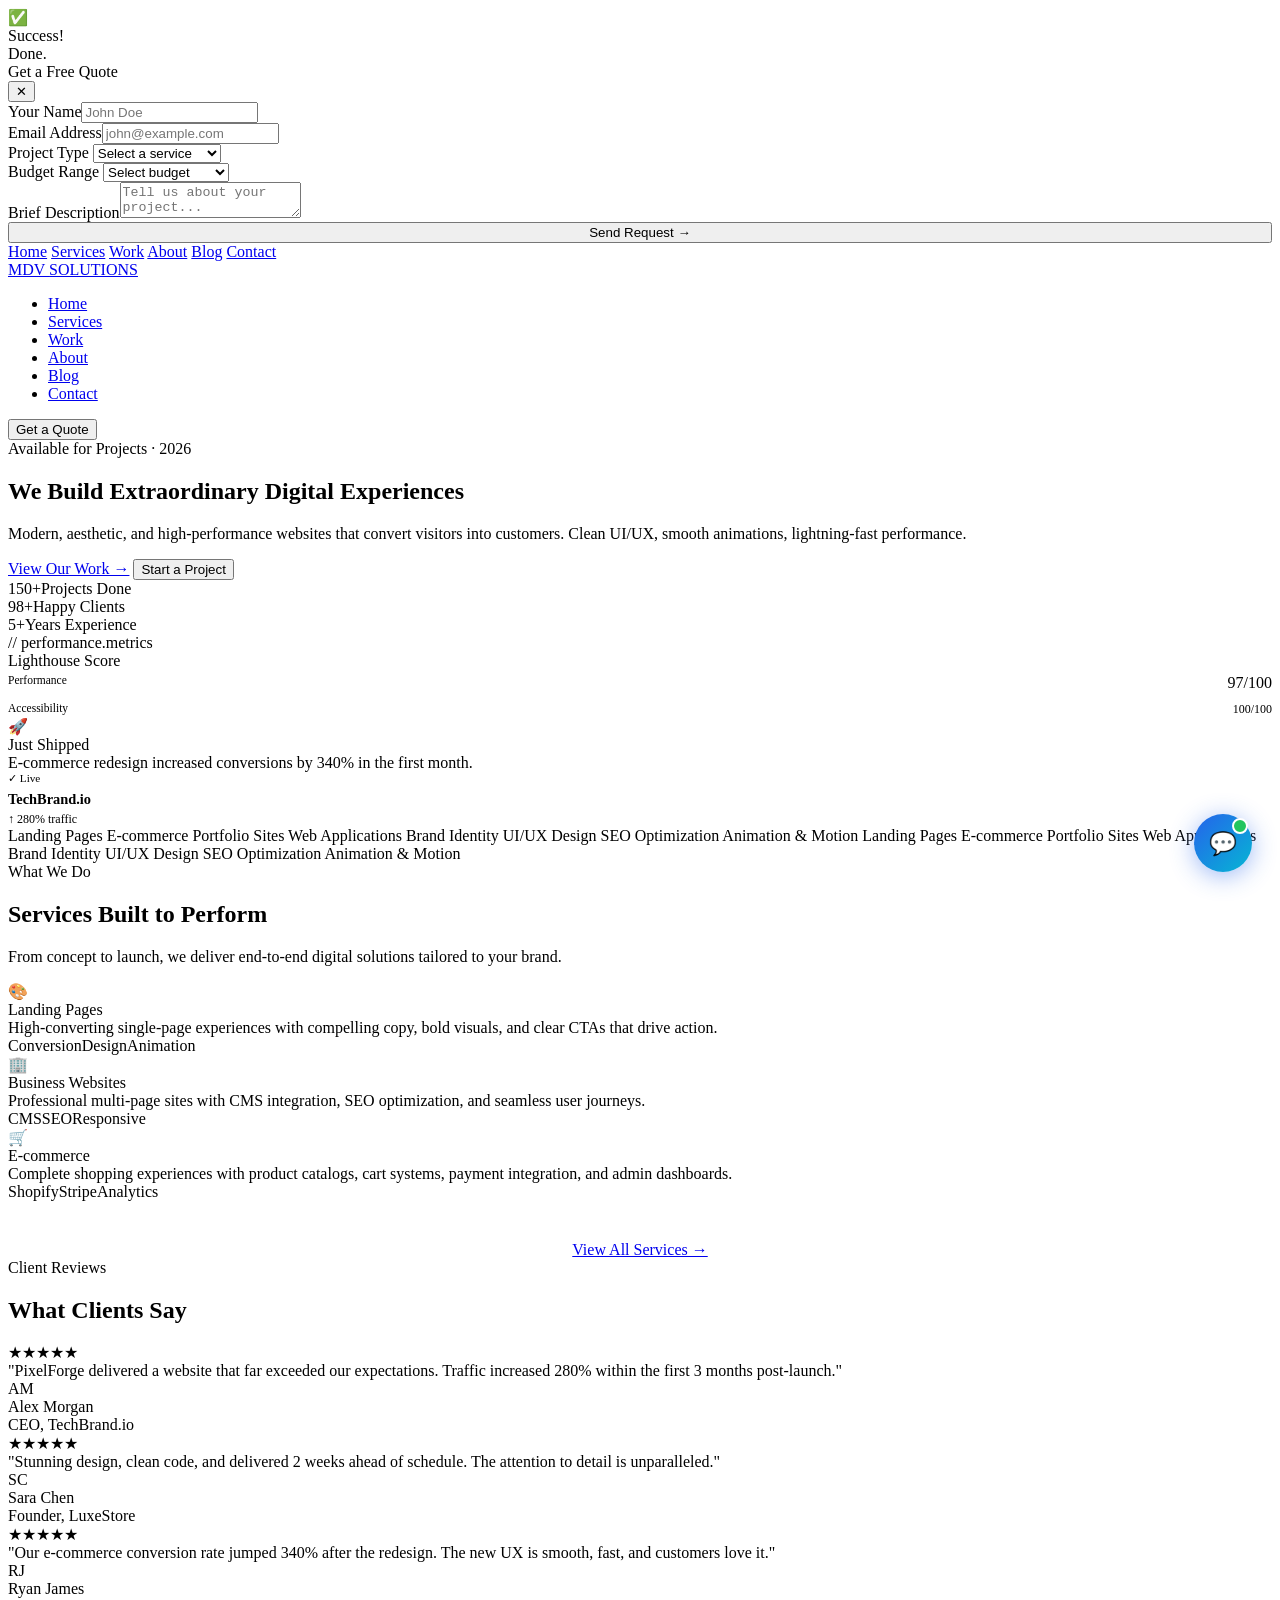
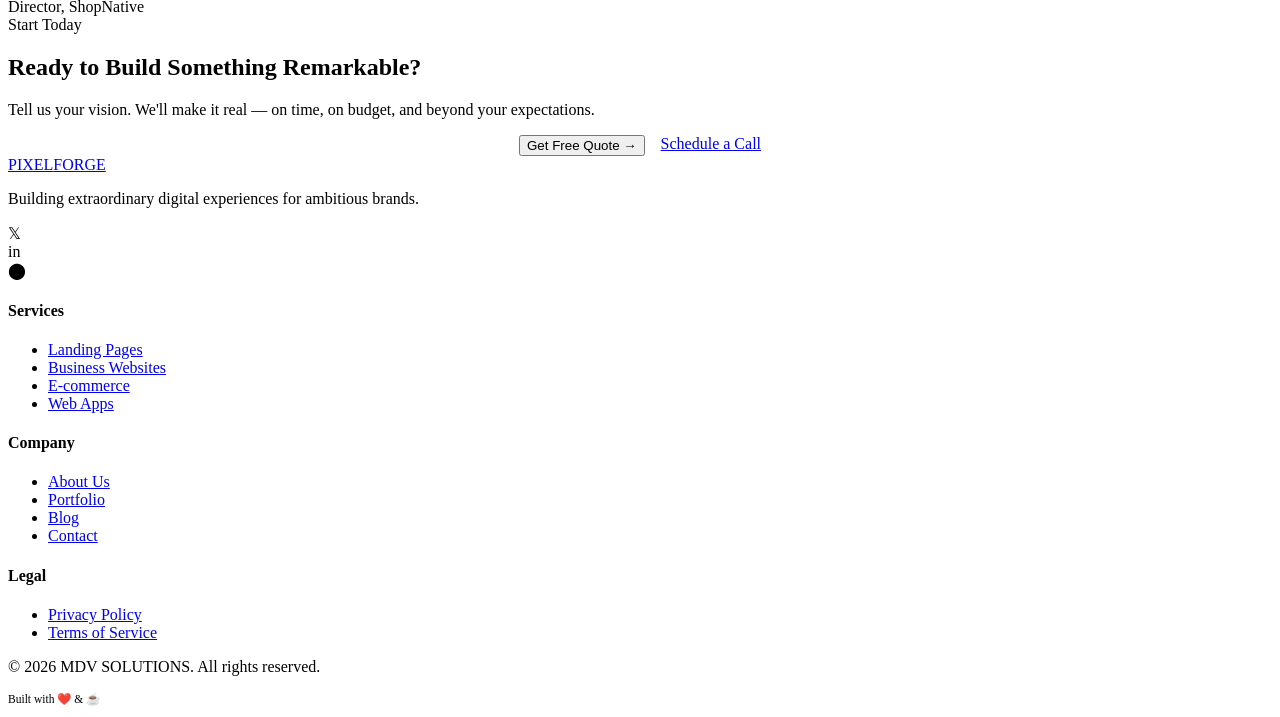
==== index.html @ 04273094 "Update index.html" ====
<!DOCTYPE html>
<html lang="en">
<head>
<meta charset="UTF-8">
<meta name="viewport" content="width=device-width, initial-scale=1.0">
<title>MDV SOLUTIONS — Creative Web Development Agency</title>
<meta name="description" content="Modern, aesthetic, and high-performance websites for businesses and personal brands.">
<link rel="stylesheet" href="css/style.css">
<link rel="preconnect" href="https://fonts.googleapis.com">
<link href="https://fonts.googleapis.com/css2?family=Syne:wght@400;600;700;800&family=DM+Sans:ital,wght@0,300;0,400;0,500;1,300&family=Space+Mono:wght@400;700&display=swap" rel="stylesheet">
</head>
<body>

<div id="cursor"></div>
<div id="cursor-ring"></div>
<div class="scroll-progress" id="scroll-progress"></div>

<!-- Toast -->
<div class="toast" id="toast">
  <div class="toast-icon" id="toast-icon">✅</div>
  <div class="toast-text">
    <div class="toast-title" id="toast-title">Success!</div>
    <div class="toast-msg" id="toast-msg">Done.</div>
  </div>
</div>

<!-- Quote Modal -->
<div class="modal-overlay" id="modal">
  <div class="modal">
    <div class="modal-header">
      <div class="modal-title">Get a Free Quote</div>
      <button class="modal-close" onclick="closeModal()">✕</button>
    </div>
    <div class="form-group"><label class="form-label">Your Name</label><input class="form-input" id="modal-name" type="text" placeholder="John Doe"></div>
    <div class="form-group"><label class="form-label">Email Address</label><input class="form-input" id="modal-email" type="email" placeholder="john@example.com"></div>
    <div class="form-group">
      <label class="form-label">Project Type</label>
      <select class="form-select" id="modal-type">
        <option value="">Select a service</option>
        <option>Landing Page</option><option>Business Website</option><option>E-commerce</option><option>Portfolio</option><option>Custom Project</option>
      </select>
    </div>
    <div class="form-group">
      <label class="form-label">Budget Range</label>
      <select class="form-select" id="modal-budget">
        <option value="">Select budget</option>
        <option>$500 – $1,500</option><option>$1,500 – $5,000</option><option>$5,000 – $15,000</option><option>$15,000+</option>
      </select>
    </div>
    <div class="form-group"><label class="form-label">Brief Description</label><textarea class="form-textarea" id="modal-desc" placeholder="Tell us about your project..."></textarea></div>
    <button class="btn-primary" style="width:100%;justify-content:center" onclick="submitQuote()">Send Request →</button>
  </div>
</div>

<!-- Mobile Menu -->
<div class="mobile-menu" id="mobile-menu">
  <a href="index.html">Home</a>
  <a href="pages/services.html">Services</a>
  <a href="pages/work.html">Work</a>
  <a href="pages/about.html">About</a>
  <a href="pages/blog.html">Blog</a>
  <a href="pages/contact.html">Contact</a>
</div>

<!-- NAV -->
<nav id="navbar">
  <a class="logo" href="index.html">MDV <span>SOLUTIONS</span></a>
  <ul class="nav-links">
    <li><a href="index.html" class="current">Home</a></li>
    <li><a href="pages/services.html">Services</a></li>
    <li><a href="pages/work.html">Work</a></li>
    <li><a href="pages/about.html">About</a></li>
    <li><a href="pages/blog.html">Blog</a></li>
    <li><a href="pages/contact.html">Contact</a></li>
  </ul>
  <button class="nav-cta" onclick="openModal()">Get a Quote</button>
  <div class="hamburger" id="hamburger" onclick="toggleMobileMenu()">
    <span></span><span></span><span></span>
  </div>
</nav>

<!-- HERO -->
<section class="hero">
  <div class="hero-bg-orb orb1"></div>
  <div class="hero-bg-orb orb2"></div>
  <div class="hero-bg-orb orb3"></div>
  <div class="hero-left">
    <div class="hero-label">Available for Projects · 2026</div>
    <h1 class="hero-title">
      We Build <span class="line2">Extraordinary</span>
      <span class="line3">Digital Experiences</span>
    </h1>
    <p class="hero-desc">Modern, aesthetic, and high-performance websites that convert visitors into customers. Clean UI/UX, smooth animations, lightning-fast performance.</p>
    <div class="hero-actions">
      <a href="pages/work.html" class="btn-primary">View Our Work →</a>
      <button class="btn-outline" onclick="openModal()">Start a Project</button>
    </div>
    <div class="hero-stats">
      <div class="stat"><span class="stat-num" data-count="150">0+</span><span class="stat-label">Projects Done</span></div>
      <div class="stat"><span class="stat-num" data-count="98">0</span><span class="stat-label">Happy Clients</span></div>
      <div class="stat"><span class="stat-num" data-count="5">0</span><span class="stat-label">Years Experience</span></div>
    </div>
  </div>
  <div class="hero-visual">
    <div class="hero-card hc1">
      <div class="hc-label">// performance.metrics</div>
      <div class="hc-title">Lighthouse Score</div>
      <div class="hc-bar"><div class="hc-fill" style="width:97%"></div></div>
      <div style="display:flex;justify-content:space-between;margin-top:4px"><span style="font-size:0.72rem;color:var(--muted)">Performance</span><span class="hc-score">97/100</span></div>
      <div class="hc-bar" style="margin-top:10px"><div class="hc-fill" style="width:100%;background:var(--accent2)"></div></div>
      <div style="display:flex;justify-content:space-between;margin-top:4px"><span style="font-size:0.72rem;color:var(--muted)">Accessibility</span><span style="font-family:var(--font-mono);font-size:0.75rem;color:var(--accent2)">100/100</span></div>
    </div>
    <div class="hero-card hc2">
      <div class="hc-icon">🚀</div>
      <div class="hc-title">Just Shipped</div>
      <div class="hc-text">E-commerce redesign increased conversions by 340% in the first month.</div>
    </div>
    <div class="hero-card hc3">
      <div style="font-family:var(--font-mono);font-size:0.7rem;color:var(--accent);margin-bottom:6px">✓ Live</div>
      <div style="font-family:var(--font-head);font-weight:700;font-size:0.9rem">TechBrand.io</div>
      <div style="font-size:0.75rem;color:var(--muted);margin-top:4px">↑ 280% traffic</div>
    </div>
  </div>
</section>

<!-- Marquee -->
<div class="marquee-wrap">
  <div class="marquee-track">
    <span class="marquee-item">Landing Pages <span class="marquee-dot"></span></span>
    <span class="marquee-item">E-commerce <span class="marquee-dot"></span></span>
    <span class="marquee-item">Portfolio Sites <span class="marquee-dot"></span></span>
    <span class="marquee-item">Web Applications <span class="marquee-dot"></span></span>
    <span class="marquee-item">Brand Identity <span class="marquee-dot"></span></span>
    <span class="marquee-item">UI/UX Design <span class="marquee-dot"></span></span>
    <span class="marquee-item">SEO Optimization <span class="marquee-dot"></span></span>
    <span class="marquee-item">Animation & Motion <span class="marquee-dot"></span></span>
    <span class="marquee-item">Landing Pages <span class="marquee-dot"></span></span>
    <span class="marquee-item">E-commerce <span class="marquee-dot"></span></span>
    <span class="marquee-item">Portfolio Sites <span class="marquee-dot"></span></span>
    <span class="marquee-item">Web Applications <span class="marquee-dot"></span></span>
    <span class="marquee-item">Brand Identity <span class="marquee-dot"></span></span>
    <span class="marquee-item">UI/UX Design <span class="marquee-dot"></span></span>
    <span class="marquee-item">SEO Optimization <span class="marquee-dot"></span></span>
    <span class="marquee-item">Animation & Motion <span class="marquee-dot"></span></span>
  </div>
</div>

<!-- Services Preview -->
<section class="section">
  <div class="section-label">What We Do</div>
  <h2 class="section-title">Services Built to <span class="accent">Perform</span></h2>
  <p class="section-desc">From concept to launch, we deliver end-to-end digital solutions tailored to your brand.</p>
  <div class="services-grid">
    <div class="service-card"><div class="service-icon">🎨</div><div class="service-name">Landing Pages</div><div class="service-desc">High-converting single-page experiences with compelling copy, bold visuals, and clear CTAs that drive action.</div><div class="service-tags"><span class="tag">Conversion</span><span class="tag">Design</span><span class="tag">Animation</span></div></div>
    <div class="service-card"><div class="service-icon">🏢</div><div class="service-name">Business Websites</div><div class="service-desc">Professional multi-page sites with CMS integration, SEO optimization, and seamless user journeys.</div><div class="service-tags"><span class="tag">CMS</span><span class="tag">SEO</span><span class="tag">Responsive</span></div></div>
    <div class="service-card"><div class="service-icon">🛒</div><div class="service-name">E-commerce</div><div class="service-desc">Complete shopping experiences with product catalogs, cart systems, payment integration, and admin dashboards.</div><div class="service-tags"><span class="tag">Shopify</span><span class="tag">Stripe</span><span class="tag">Analytics</span></div></div>
  </div>
  <div style="text-align:center;margin-top:40px"><a href="pages/services.html" class="btn-outline">View All Services →</a></div>
</section>

<!-- Testimonials -->
<section class="section bg-alt">
  <div class="section-label">Client Reviews</div>
  <h2 class="section-title">What Clients <span class="accent">Say</span></h2>
  <div class="testimonials-grid">
    <div class="testimonial-card"><div class="stars">★★★★★</div><div class="testi-text">"PixelForge delivered a website that far exceeded our expectations. Traffic increased 280% within the first 3 months post-launch."</div><div class="testi-author"><div class="author-avatar av1">AM</div><div><div class="author-name">Alex Morgan</div><div class="author-role">CEO, TechBrand.io</div></div></div></div>
    <div class="testimonial-card"><div class="stars">★★★★★</div><div class="testi-text">"Stunning design, clean code, and delivered 2 weeks ahead of schedule. The attention to detail is unparalleled."</div><div class="testi-author"><div class="author-avatar av2">SC</div><div><div class="author-name">Sara Chen</div><div class="author-role">Founder, LuxeStore</div></div></div></div>
    <div class="testimonial-card"><div class="stars">★★★★★</div><div class="testi-text">"Our e-commerce conversion rate jumped 340% after the redesign. The new UX is smooth, fast, and customers love it."</div><div class="testi-author"><div class="author-avatar av3">RJ</div><div><div class="author-name">Ryan James</div><div class="author-role">Director, ShopNative</div></div></div></div>
  </div>
</section>

<!-- CTA -->
<div class="cta-section">
  <div class="section-label" style="justify-content:center;margin-bottom:20px">Start Today</div>
  <h2>Ready to Build Something <span class="accent">Remarkable?</span></h2>
  <p>Tell us your vision. We'll make it real — on time, on budget, and beyond your expectations.</p>
  <div style="display:flex;gap:16px;justify-content:center;flex-wrap:wrap">
    <button class="btn-primary" onclick="openModal()">Get Free Quote →</button>
    <a href="pages/contact.html" class="btn-outline">Schedule a Call</a>
  </div>
</div>

<!-- Footer -->
<footer>
  <div class="footer-grid">
    <div class="footer-brand">
      <a class="logo" href="index.html">PIXEL<span>FORGE</span></a>
      <p>Building extraordinary digital experiences for ambitious brands.</p>
      <div class="social-links">
        <div class="social-btn">𝕏</div><div class="social-btn">in</div><div class="social-btn">⬤</div>
      </div>
    </div>
    <div class="footer-col"><h4>Services</h4><ul class="footer-links"><li><a href="pages/services.html">Landing Pages</a></li><li><a href="pages/services.html">Business Websites</a></li><li><a href="pages/services.html">E-commerce</a></li><li><a href="pages/services.html">Web Apps</a></li></ul></div>
    <div class="footer-col"><h4>Company</h4><ul class="footer-links"><li><a href="pages/about.html">About Us</a></li><li><a href="pages/work.html">Portfolio</a></li><li><a href="pages/blog.html">Blog</a></li><li><a href="pages/contact.html">Contact</a></li></ul></div>
    <div class="footer-col"><h4>Legal</h4><ul class="footer-links"><li><a href="pages/privacy.html">Privacy Policy</a></li><li><a href="pages/terms.html">Terms of Service</a></li></ul></div>
  </div>
  <div class="footer-bottom"><p>© 2026 MDV SOLUTIONS. All rights reserved.</p><p style="font-family:var(--font-mono);font-size:0.72rem;color:var(--muted)">Built with ❤️ & ☕</p></div>
</footer>

<script src="js/main.js"></script>
<script>
  document.querySelectorAll('.stat-num').forEach(el => {
    const target = parseInt(el.dataset.count);
    let c = 0; const step = target / 60;
    const iv = setInterval(() => {
      c = Math.min(c + step, target);
      el.textContent = Math.floor(c) + (target >= 100 ? '+' : '+');
      if (c >= target) clearInterval(iv);
    }, 25);
  });
</script>
  <!-- MDV Chatbot Bubble -->
<style>
  .mdv-chat-btn {
    position: fixed; bottom: 28px; right: 28px; z-index: 9999;
    width: 58px; height: 58px; border-radius: 50%;
    background: linear-gradient(135deg, #2563eb, #06b6d4);
    border: none; cursor: pointer;
    display: flex; align-items: center; justify-content: center;
    font-size: 1.4rem;
    box-shadow: 0 4px 24px rgba(37,99,235,0.45);
    transition: transform 0.2s, box-shadow 0.2s;
  }
  .mdv-chat-btn:hover {
    transform: scale(1.1);
    box-shadow: 0 6px 32px rgba(37,99,235,0.6);
  }
  .mdv-chat-btn .notif-dot {
    position: absolute; top: 4px; right: 4px;
    width: 12px; height: 12px; border-radius: 50%;
    background: #22c55e; border: 2px solid white;
    animation: blink 2s infinite;
  }
  @keyframes blink { 0%,100%{opacity:1} 50%{opacity:0.4} }

  .mdv-chat-frame {
    position: fixed; bottom: 100px; right: 28px; z-index: 9998;
    width: 400px; height: 580px;
    border-radius: 16px; overflow: hidden;
    box-shadow: 0 20px 60px rgba(0,0,0,0.5);
    border: 1px solid rgba(59,130,246,0.2);
    display: none;
    animation: popUp 0.25s ease;
  }
  .mdv-chat-frame.open { display: block; }
  .mdv-chat-frame iframe {
    width: 100%; height: 100%; border: none;
  }
  @keyframes popUp {
    from { opacity:0; transform: scale(0.92) translateY(12px); }
    to   { opacity:1; transform: scale(1)    translateY(0); }
  }

  @media(max-width: 500px) {
    .mdv-chat-frame {
      width: calc(100vw - 24px);
      height: 70vh;
      right: 12px; bottom: 90px;
    }
  }
</style>

<!-- Chat Bubble Button -->
<button class="mdv-chat-btn" onclick="toggleChat()">
  💬
  <div class="notif-dot"></div>
</button>

<!-- Chat iframe -->
<div class="mdv-chat-frame" id="mdv-frame">
  <iframe src="mdv-chatbot.html"></iframe>
</div>

<script>
  function toggleChat() {
    const frame = document.getElementById('mdv-frame');
    frame.classList.toggle('open');
  }
  // Close on outside click
  document.addEventListener('click', function(e) {
    const frame = document.getElementById('mdv-frame');
    const btn = document.querySelector('.mdv-chat-btn');
    if (!frame.contains(e.target) && !btn.contains(e.target)) {
      frame.classList.remove('open');
    }
  });
</script>
</body>
</html>
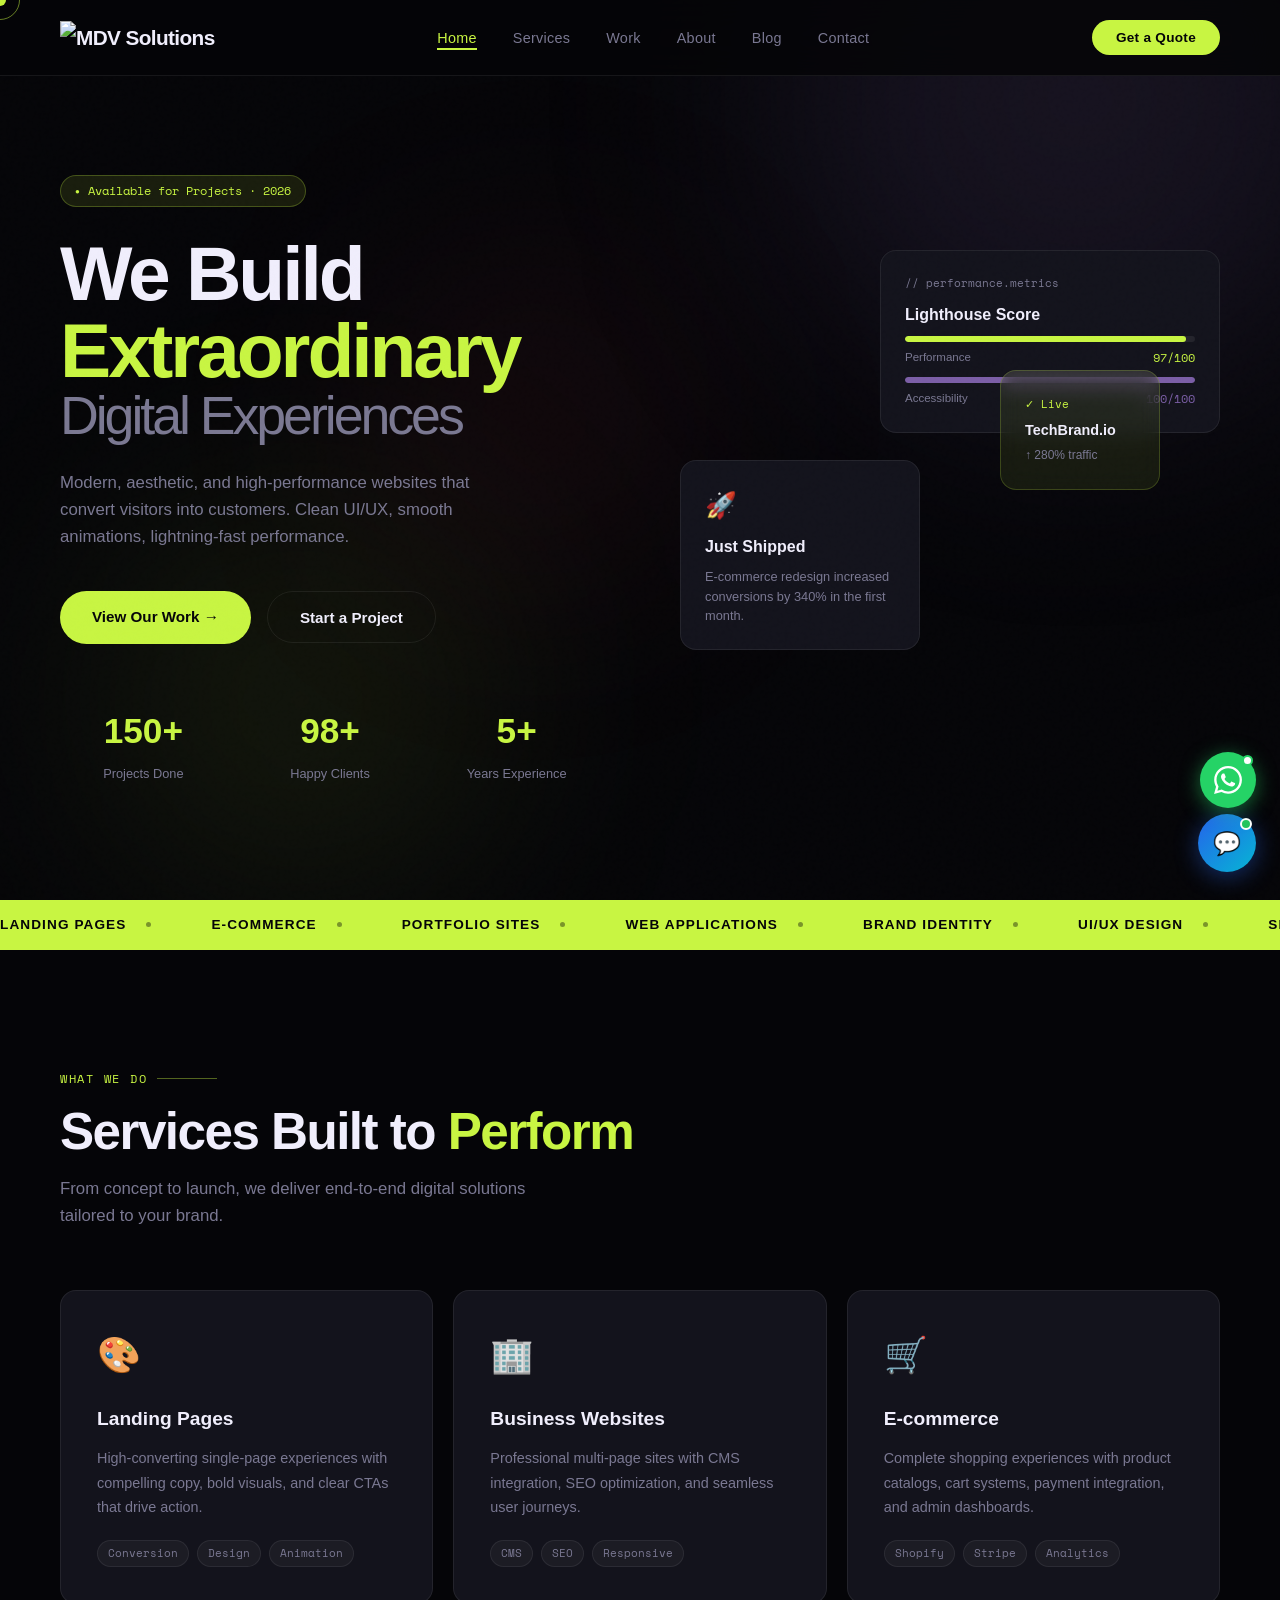
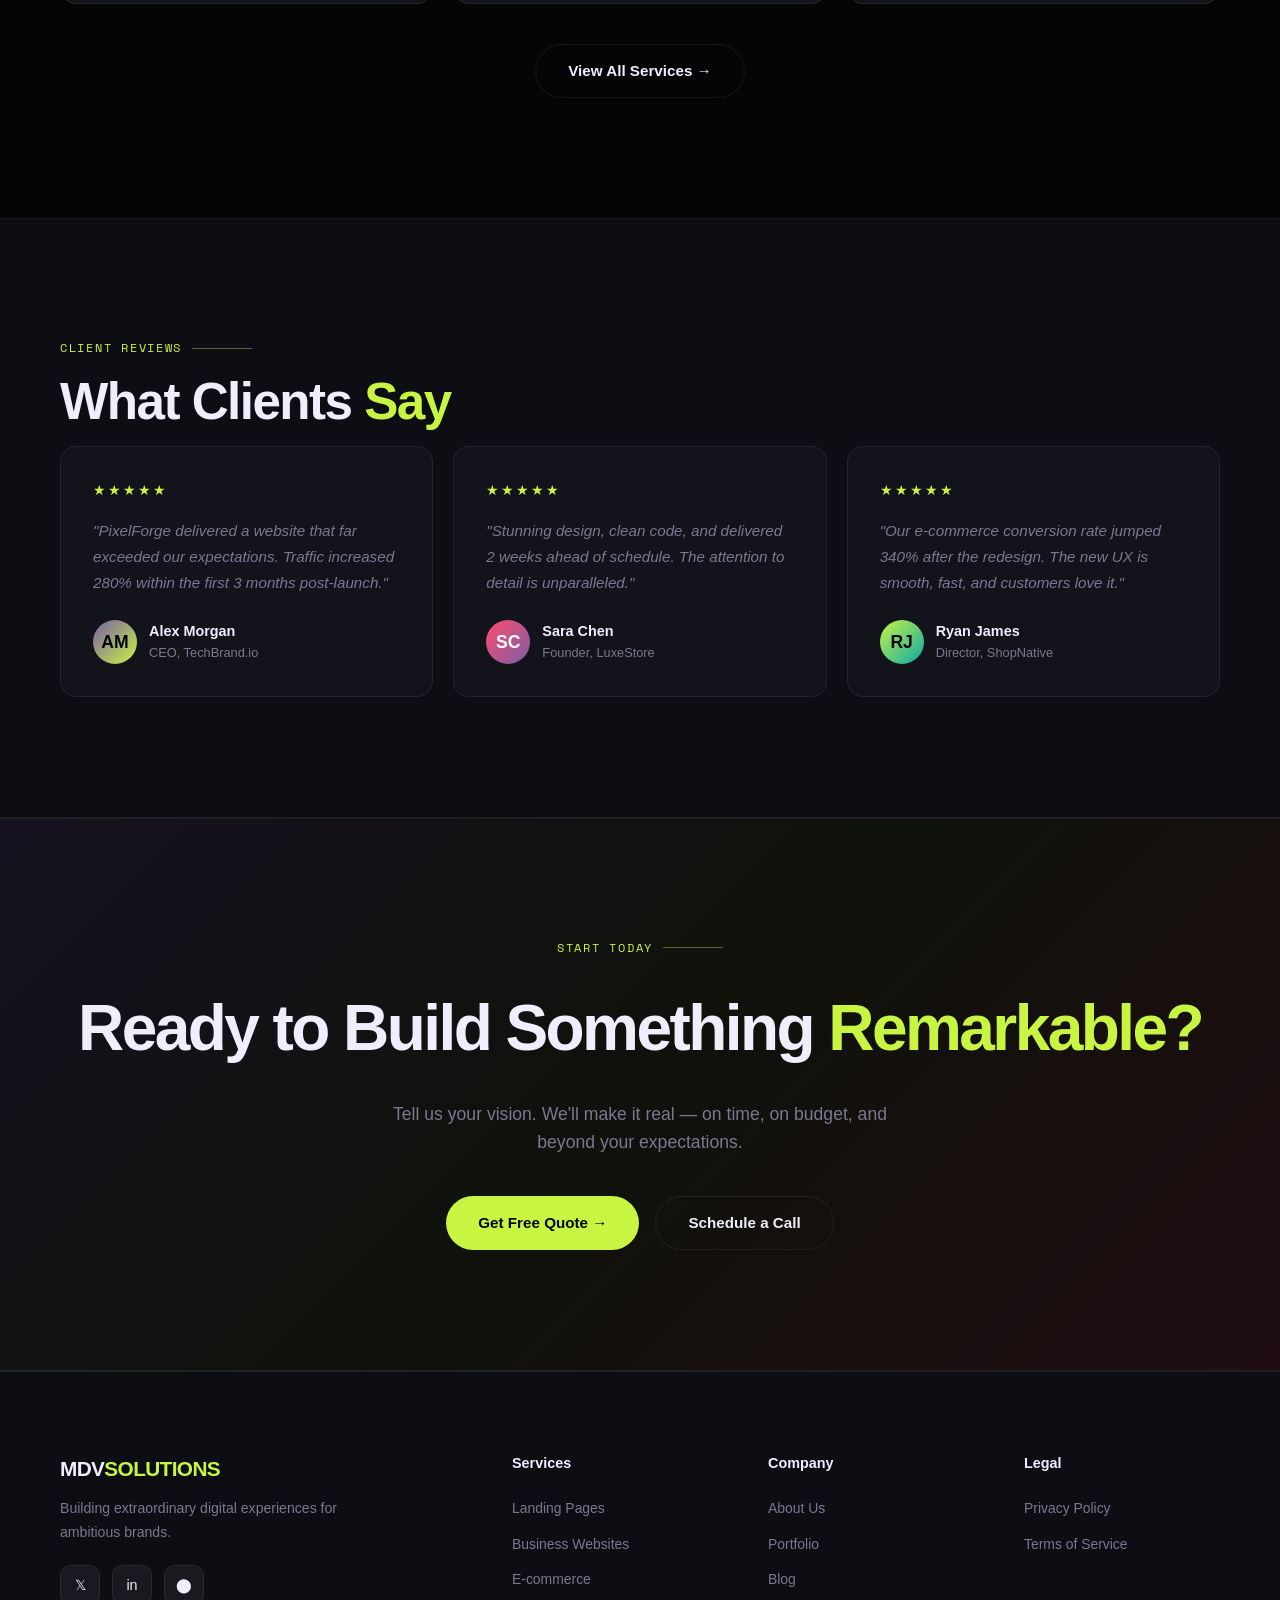
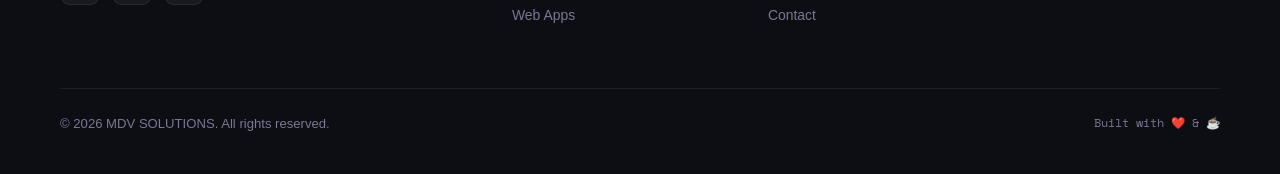
==== commit 7bc5e0da: "Update index.html" ====
--- a/index.html
+++ b/index.html
@@ -64,7 +64,9 @@
 
 <!-- NAV -->
 <nav id="navbar">
-  <a class="logo" href="index.html">MDV <span>SOLUTIONS</span></a>
+  <a class="logo" href="index.html">
+  <img src="images/logo.png" alt="MDV Solutions" style="height:40px;width:auto;">
+</a>
   <ul class="nav-links">
     <li><a href="index.html" class="current">Home</a></li>
     <li><a href="pages/services.html">Services</a></li>
@@ -184,7 +186,7 @@
 <footer>
   <div class="footer-grid">
     <div class="footer-brand">
-      <a class="logo" href="index.html">PIXEL<span>FORGE</span></a>
+      <a class="logo" href="index.html">MDV<span>SOLUTIONS</span></a>
       <p>Building extraordinary digital experiences for ambitious brands.</p>
       <div class="social-links">
         <div class="social-btn">𝕏</div><div class="social-btn">in</div><div class="social-btn">⬤</div>
@@ -212,7 +214,7 @@
   <!-- MDV Chatbot Bubble -->
 <style>
   .mdv-chat-btn {
-    position: fixed; bottom: 28px; right: 28px; z-index: 9999;
+    position: fixed; bottom: 28px; right: 24px; z-index: 9999;
     width: 58px; height: 58px; border-radius: 50%;
     background: linear-gradient(135deg, #2563eb, #06b6d4);
     border: none; cursor: pointer;
@@ -268,7 +270,7 @@
 
 <!-- Chat iframe -->
 <div class="mdv-chat-frame" id="mdv-frame">
-  <iframe src="mdv-chatbot.html"></iframe>
+  <iframe src="pages/mdv-chatbot.html"></iframe>
 </div>
 
 <script>
@@ -285,5 +287,48 @@
     }
   });
 </script>
+  <!-- WhatsApp Button -->
+<style>
+  .wa-btn {
+    position: fixed; bottom: 92px; right: 24px; z-index: 9999;
+    width: 56px; height: 56px; border-radius: 50%;
+    background: #25d366; border: none; cursor: pointer;
+    display: flex; align-items: center; justify-content: center;
+    box-shadow: 0 4px 20px rgba(37,211,102,0.5);
+    transition: transform 0.2s, box-shadow 0.2s;
+    text-decoration: none;
+  }
+  .wa-btn:hover { transform: scale(1.1); box-shadow: 0 6px 28px rgba(37,211,102,0.7); }
+  .wa-btn svg { width: 28px; height: 28px; fill: white; }
+  .wa-btn .wa-dot {
+    position: absolute; top: 3px; right: 3px;
+    width: 11px; height: 11px; border-radius: 50%;
+    background: #fff; border: 2px solid #25d366;
+    animation: waPulse 2s infinite;
+  }
+  @keyframes waPulse { 0%,100%{transform:scale(1)} 50%{transform:scale(1.3)} }
+  .wa-btn::before {
+    content: 'Chat on WhatsApp';
+    position: absolute; right: 68px; top: 50%; transform: translateY(-50%);
+    background: #1a1a1a; color: #fff;
+    font-family: 'DM Sans', sans-serif; font-size: 0.75rem;
+    padding: 6px 12px; border-radius: 6px; white-space: nowrap;
+    opacity: 0; pointer-events: none; transition: opacity 0.2s;
+  }
+  .wa-btn:hover::before { opacity: 1; }
+  @media(max-width:600px) {
+    .wa-btn { bottom: 16px; right: 16px; width: 50px; height: 50px; }
+    .wa-btn::before { display: none; }
+  }
+</style>
+
+<a class="wa-btn"
+   href="https://wa.me/91XXXXXXXXXX?text=Hello%20MDV%20Solutions!%20I%20would%20like%20to%20discuss%20a%20project."
+   target="_blank" rel="noopener">
+  <svg viewBox="0 0 24 24" xmlns="http://www.w3.org/2000/svg">
+    <path d="M17.472 14.382c-.297-.149-1.758-.867-2.03-.967-.273-.099-.471-.148-.67.15-.197.297-.767.966-.94 1.164-.173.199-.347.223-.644.075-.297-.15-1.255-.463-2.39-1.475-.883-.788-1.48-1.761-1.653-2.059-.173-.297-.018-.458.13-.606.134-.133.298-.347.446-.52.149-.174.198-.298.298-.497.099-.198.05-.371-.025-.52-.075-.149-.669-1.612-.916-2.207-.242-.579-.487-.5-.669-.51-.173-.008-.371-.01-.57-.01-.198 0-.52.074-.792.372-.272.297-1.04 1.016-1.04 2.479 0 1.462 1.065 2.875 1.213 3.074.149.198 2.096 3.2 5.077 4.487.709.306 1.262.489 1.694.625.712.227 1.36.195 1.871.118.571-.085 1.758-.719 2.006-1.413.248-.694.248-1.289.173-1.413-.074-.124-.272-.198-.57-.347m-5.421 7.403h-.004a9.87 9.87 0 01-5.031-1.378l-.361-.214-3.741.982.998-3.648-.235-.374a9.86 9.86 0 01-1.51-5.26c.001-5.45 4.436-9.884 9.888-9.884 2.64 0 5.122 1.03 6.988 2.898a9.825 9.825 0 012.893 6.994c-.003 5.45-4.437 9.884-9.885 9.884m8.413-18.297A11.815 11.815 0 0012.05 0C5.495 0 .16 5.335.157 11.892c0 2.096.547 4.142 1.588 5.945L.057 24l6.305-1.654a11.882 11.882 0 005.683 1.448h.005c6.554 0 11.89-5.335 11.893-11.893a11.821 11.821 0 00-3.48-8.413z"/>
+  </svg>
+  <div class="wa-dot"></div>
+</a>
 </body>
 </html>
--- a/css/style.css
+++ b/css/style.css
@@ -0,0 +1,483 @@
+/* ===== CSS VARIABLES ===== */
+:root {
+  --bg: #050508;
+  --bg2: #0d0d14;
+  --surface: #111118;
+  --border: rgba(255,255,255,0.07);
+  --accent: #c8f542;
+  --accent2: #7b5ea7;
+  --accent3: #ff4d6d;
+  --text: #f0eefc;
+  --muted: #7a7892;
+  --card: #13131c;
+  --font-head: 'Syne', sans-serif;
+  --font-body: 'DM Sans', sans-serif;
+  --font-mono: 'Space Mono', monospace;
+  --radius: 16px;
+  --transition: 0.35s cubic-bezier(0.4,0,0.2,1);
+}
+
+/* ===== RESET ===== */
+*, *::before, *::after { box-sizing: border-box; margin: 0; padding: 0; }
+html { scroll-behavior: smooth; }
+body {
+  background: var(--bg);
+  color: var(--text);
+  font-family: var(--font-body);
+  font-size: 16px;
+  line-height: 1.6;
+  overflow-x: hidden;
+  cursor: none;
+}
+a { text-decoration: none; color: inherit; }
+
+/* ===== NOISE OVERLAY ===== */
+body::before {
+  content: '';
+  position: fixed; inset: 0;
+  background-image: url("data:image/svg+xml,%3Csvg viewBox='0 0 256 256' xmlns='http://www.w3.org/2000/svg'%3E%3Cfilter id='noise'%3E%3CfeTurbulence type='fractalNoise' baseFrequency='0.9' numOctaves='4' stitchTiles='stitch'/%3E%3C/filter%3E%3Crect width='100%25' height='100%25' filter='url(%23noise)' opacity='0.04'/%3E%3C/svg%3E");
+  pointer-events: none; z-index: 100; opacity: 0.4;
+}
+
+/* ===== CURSOR ===== */
+#cursor {
+  width: 12px; height: 12px; background: var(--accent); border-radius: 50%;
+  position: fixed; top: 0; left: 0; pointer-events: none; z-index: 9999;
+  transition: transform 0.15s ease, background 0.2s ease; mix-blend-mode: difference;
+}
+#cursor-ring {
+  width: 40px; height: 40px; border: 1.5px solid rgba(200,245,66,0.5); border-radius: 50%;
+  position: fixed; top: 0; left: 0; pointer-events: none; z-index: 9998; transition: all 0.12s ease;
+}
+
+/* ===== SCROLL PROGRESS ===== */
+.scroll-progress {
+  position: fixed; top: 0; left: 0; height: 3px;
+  background: var(--accent); z-index: 600; transition: width 0.1s linear; width: 0;
+}
+
+/* ===== NAVIGATION ===== */
+nav {
+  position: fixed; top: 0; left: 0; right: 0; z-index: 500;
+  display: flex; align-items: center; justify-content: space-between;
+  padding: 20px 60px;
+  background: rgba(5,5,8,0.85); backdrop-filter: blur(20px);
+  border-bottom: 1px solid var(--border); transition: padding var(--transition);
+}
+nav.scrolled { padding: 14px 60px; }
+.logo {
+  font-family: var(--font-head); font-weight: 800; font-size: 1.3rem;
+  letter-spacing: -0.03em; color: var(--text); cursor: pointer; text-decoration: none;
+}
+.logo span { color: var(--accent); }
+.nav-links { display: flex; gap: 36px; list-style: none; }
+.nav-links a {
+  font-family: var(--font-body); font-weight: 500; font-size: 0.9rem;
+  color: var(--muted); text-decoration: none; letter-spacing: 0.02em;
+  transition: color var(--transition); cursor: pointer; position: relative;
+}
+.nav-links a::after {
+  content: ''; position: absolute; bottom: -4px; left: 0;
+  width: 0; height: 1.5px; background: var(--accent); transition: width var(--transition);
+}
+.nav-links a:hover { color: var(--text); }
+.nav-links a:hover::after, .nav-links a.current::after { width: 100%; }
+.nav-links a.current { color: var(--accent); }
+.nav-cta {
+  background: var(--accent); color: #050508; border: none; padding: 10px 24px;
+  border-radius: 100px; font-family: var(--font-head); font-weight: 700;
+  font-size: 0.85rem; letter-spacing: 0.02em; cursor: pointer; transition: all var(--transition);
+}
+.nav-cta:hover { transform: translateY(-2px); box-shadow: 0 8px 30px rgba(200,245,66,0.35); }
+.hamburger { display: none; flex-direction: column; gap: 5px; cursor: pointer; padding: 4px; }
+.hamburger span { width: 24px; height: 2px; background: var(--text); transition: all 0.3s ease; border-radius: 2px; }
+
+/* ===== MOBILE MENU ===== */
+.mobile-menu {
+  position: fixed; top: 0; left: 0; right: 0; bottom: 0; z-index: 450;
+  background: rgba(5,5,8,0.98); backdrop-filter: blur(20px);
+  display: flex; flex-direction: column; align-items: center; justify-content: center; gap: 32px;
+  transform: translateX(100%); transition: transform 0.4s cubic-bezier(0.4,0,0.2,1);
+}
+.mobile-menu.open { transform: translateX(0); }
+.mobile-menu a {
+  font-family: var(--font-head); font-size: 2rem; font-weight: 800;
+  color: var(--text); text-decoration: none; transition: color var(--transition);
+  letter-spacing: -0.03em;
+}
+.mobile-menu a:hover { color: var(--accent); }
+
+/* ===== HERO ===== */
+.hero {
+  min-height: 100vh; padding: 160px 60px 100px;
+  display: grid; grid-template-columns: 1fr 1fr; align-items: center;
+  gap: 80px; position: relative; overflow: hidden;
+}
+.hero-bg-orb { position: absolute; border-radius: 50%; filter: blur(120px); pointer-events: none; }
+.orb1 { width: 600px; height: 600px; background: rgba(123,94,167,0.15); top: -200px; right: -100px; }
+.orb2 { width: 400px; height: 400px; background: rgba(200,245,66,0.08); bottom: 0; left: 100px; }
+.orb3 { width: 300px; height: 300px; background: rgba(255,77,109,0.08); top: 30%; left: 30%; }
+.hero-label {
+  display: inline-flex; align-items: center; gap: 8px;
+  background: rgba(200,245,66,0.1); border: 1px solid rgba(200,245,66,0.25);
+  color: var(--accent); font-family: var(--font-mono); font-size: 0.72rem;
+  padding: 6px 14px; border-radius: 100px; margin-bottom: 28px;
+  animation: fadeUp 0.6s ease 0.1s both;
+}
+.hero-label::before { content: '●'; font-size: 0.5rem; animation: pulse 2s infinite; }
+h1.hero-title {
+  font-family: var(--font-head); font-size: clamp(3rem, 6vw, 5.5rem); font-weight: 800;
+  line-height: 1.0; letter-spacing: -0.04em; margin-bottom: 28px;
+  animation: fadeUp 0.6s ease 0.2s both;
+}
+h1.hero-title .line2 { color: var(--accent); display: block; }
+h1.hero-title .line3 { color: var(--muted); font-weight: 400; display: block; font-size: 0.7em; }
+.hero-desc { font-size: 1.05rem; color: var(--muted); max-width: 440px; margin-bottom: 40px; font-weight: 300; animation: fadeUp 0.6s ease 0.3s both; }
+.hero-actions { display: flex; gap: 16px; flex-wrap: wrap; animation: fadeUp 0.6s ease 0.4s both; }
+.hero-stats { display: grid; grid-template-columns: repeat(3,1fr); gap: 20px; margin-top: 60px; animation: fadeUp 0.6s ease 0.5s both; }
+.stat { text-align: center; }
+.stat-num { font-family: var(--font-head); font-size: 2.2rem; font-weight: 800; color: var(--accent); display: block; }
+.stat-label { font-size: 0.8rem; color: var(--muted); }
+.hero-visual { position: relative; animation: fadeLeft 0.7s ease 0.3s both; height: 500px; }
+.hero-card {
+  background: var(--card); border: 1px solid var(--border); border-radius: var(--radius);
+  padding: 24px; position: absolute; backdrop-filter: blur(10px);
+}
+.hc1 { width: 340px; top: 20px; right: 0; animation: float1 4s ease-in-out infinite; }
+.hc2 { width: 240px; bottom: 80px; left: 0; animation: float2 5s ease-in-out infinite; }
+.hc3 { width: 160px; top: 140px; right: 60px; background: rgba(200,245,66,0.08); border-color: rgba(200,245,66,0.2); animation: float3 3.5s ease-in-out infinite; }
+.hc-label { font-family: var(--font-mono); font-size: 0.68rem; color: var(--muted); margin-bottom: 10px; }
+.hc-title { font-family: var(--font-head); font-weight: 700; font-size: 1rem; margin-bottom: 8px; }
+.hc-bar { height: 6px; border-radius: 100px; background: var(--border); margin-bottom: 6px; overflow: hidden; }
+.hc-fill { height: 100%; border-radius: 100px; background: var(--accent); }
+.hc-score { font-family: var(--font-mono); font-size: 0.75rem; color: var(--accent); }
+.hc-icon { font-size: 1.6rem; margin-bottom: 8px; }
+.hc-text { font-size: 0.8rem; color: var(--muted); line-height: 1.5; }
+
+/* ===== MARQUEE ===== */
+.marquee-wrap { background: var(--accent); padding: 14px 0; overflow: hidden; display: flex; }
+.marquee-track { display: flex; gap: 60px; white-space: nowrap; animation: marquee 20s linear infinite; }
+.marquee-item {
+  font-family: var(--font-head); font-weight: 700; font-size: 0.85rem;
+  letter-spacing: 0.08em; color: #050508; text-transform: uppercase;
+  display: flex; align-items: center; gap: 20px;
+}
+.marquee-dot { width: 5px; height: 5px; background: #050508; border-radius: 50%; opacity: 0.4; }
+
+/* ===== SECTIONS ===== */
+.section { padding: 120px 60px; }
+.bg-alt { background: var(--bg2); border-top: 1px solid var(--border); border-bottom: 1px solid var(--border); }
+.section-label {
+  font-family: var(--font-mono); font-size: 0.72rem; letter-spacing: 0.15em;
+  color: var(--accent); text-transform: uppercase; margin-bottom: 16px;
+  display: flex; align-items: center; gap: 10px;
+}
+.section-label::after { content: ''; flex: 1; max-width: 60px; height: 1px; background: var(--accent); opacity: 0.4; }
+h2.section-title {
+  font-family: var(--font-head); font-size: clamp(2rem, 4vw, 3.2rem); font-weight: 800;
+  letter-spacing: -0.03em; line-height: 1.1; margin-bottom: 16px;
+}
+.section-desc { color: var(--muted); font-size: 1.05rem; max-width: 500px; font-weight: 300; margin-bottom: 60px; }
+.accent { color: var(--accent); }
+.center { text-align: center; }
+.center .section-label { justify-content: center; }
+.center .section-desc { margin: 0 auto 60px; }
+
+/* ===== BUTTONS ===== */
+.btn-primary {
+  background: var(--accent); color: #050508; border: none; padding: 14px 32px;
+  border-radius: 100px; font-family: var(--font-head); font-weight: 700; font-size: 0.95rem;
+  cursor: pointer; transition: all var(--transition); display: inline-flex; align-items: center; gap: 8px;
+}
+.btn-primary:hover { transform: translateY(-3px); box-shadow: 0 12px 40px rgba(200,245,66,0.4); }
+.btn-outline {
+  background: transparent; color: var(--text); border: 1.5px solid var(--border); padding: 14px 32px;
+  border-radius: 100px; font-family: var(--font-head); font-weight: 600; font-size: 0.95rem;
+  cursor: pointer; transition: all var(--transition); display: inline-flex; align-items: center;
+}
+.btn-outline:hover { border-color: var(--accent); color: var(--accent); background: rgba(200,245,66,0.05); }
+
+/* ===== CARDS: SERVICES ===== */
+.services-grid { display: grid; grid-template-columns: repeat(auto-fit, minmax(300px, 1fr)); gap: 20px; }
+.service-card {
+  background: var(--card); border: 1px solid var(--border); border-radius: var(--radius);
+  padding: 36px; transition: all var(--transition); position: relative; overflow: hidden; cursor: pointer;
+}
+.service-card::before {
+  content: ''; position: absolute; top: 0; left: 0; right: 0; height: 2px;
+  background: var(--accent); transform: scaleX(0); transition: transform var(--transition);
+}
+.service-card:hover { transform: translateY(-6px); border-color: rgba(200,245,66,0.2); background: #16161f; }
+.service-card:hover::before { transform: scaleX(1); }
+.service-icon { font-size: 2.2rem; margin-bottom: 20px; }
+.service-name { font-family: var(--font-head); font-size: 1.2rem; font-weight: 700; margin-bottom: 12px; }
+.service-desc { color: var(--muted); font-size: 0.9rem; line-height: 1.7; margin-bottom: 20px; }
+.service-tags { display: flex; flex-wrap: wrap; gap: 8px; }
+.tag {
+  font-family: var(--font-mono); font-size: 0.68rem; padding: 4px 10px;
+  border-radius: 100px; background: rgba(255,255,255,0.04); border: 1px solid var(--border); color: var(--muted);
+}
+
+/* ===== WORK ===== */
+.work-grid { display: grid; grid-template-columns: repeat(auto-fit, minmax(340px, 1fr)); gap: 24px; }
+.work-card {
+  border-radius: var(--radius); overflow: hidden; border: 1px solid var(--border);
+  cursor: pointer; transition: all var(--transition); background: var(--card);
+}
+.work-card:hover { transform: translateY(-8px); box-shadow: 0 20px 60px rgba(0,0,0,0.5); border-color: rgba(200,245,66,0.2); }
+.work-thumb { height: 240px; position: relative; overflow: hidden; display: flex; align-items: center; justify-content: center; }
+.wt1{background:linear-gradient(135deg,#1a1a2e,#16213e,#0f3460)}
+.wt2{background:linear-gradient(135deg,#1a0533,#3d0d6d,#6c0e9e)}
+.wt3{background:linear-gradient(135deg,#0d2137,#0a4769,#0c7ea8)}
+.wt4{background:linear-gradient(135deg,#2d1b00,#6b3d00,#c97700)}
+.wt5{background:linear-gradient(135deg,#001a12,#003d2b,#006649)}
+.wt6{background:linear-gradient(135deg,#1a0014,#4a003d,#7a0066)}
+.mock-browser { width: 200px; border-radius: 8px; background: rgba(0,0,0,0.6); border: 1px solid rgba(255,255,255,0.15); overflow: hidden; }
+.mock-titlebar { padding: 6px 10px; background: rgba(255,255,255,0.08); display: flex; align-items: center; gap: 5px; }
+.dot { width: 6px; height: 6px; border-radius: 50%; }
+.d-red{background:#ff5f57}.d-yellow{background:#febc2e}.d-green{background:#28c840}
+.mock-content { padding: 10px; }
+.mock-line { height: 6px; border-radius: 3px; background: rgba(255,255,255,0.2); margin-bottom: 5px; }
+.work-overlay {
+  position: absolute; inset: 0; background: rgba(5,5,8,0.8);
+  display: flex; align-items: center; justify-content: center;
+  opacity: 0; transition: opacity var(--transition);
+}
+.work-card:hover .work-overlay { opacity: 1; }
+.view-btn {
+  background: var(--accent); color: #050508; padding: 10px 24px; border-radius: 100px;
+  font-family: var(--font-head); font-weight: 700; font-size: 0.85rem; border: none; cursor: pointer;
+}
+.work-info { padding: 20px 24px; }
+.work-cat { font-family: var(--font-mono); font-size: 0.68rem; color: var(--accent); margin-bottom: 6px; text-transform: uppercase; letter-spacing: 0.1em; }
+.work-title { font-family: var(--font-head); font-weight: 700; font-size: 1.05rem; margin-bottom: 8px; }
+.work-desc-small { font-size: 0.85rem; color: var(--muted); }
+
+/* ===== PROCESS ===== */
+.process-steps { display: grid; grid-template-columns: repeat(auto-fit, minmax(200px, 1fr)); position: relative; }
+.process-steps::before {
+  content: ''; position: absolute; top: 30px; left: 8%; right: 8%; height: 1px;
+  background: linear-gradient(90deg, transparent, var(--border) 20%, var(--border) 80%, transparent);
+}
+.process-step { padding: 24px 20px; text-align: center; position: relative; z-index: 1; }
+.step-num {
+  width: 60px; height: 60px; border-radius: 50%; background: var(--bg2); border: 2px solid var(--border);
+  display: flex; align-items: center; justify-content: center; font-family: var(--font-mono);
+  font-size: 1rem; font-weight: 700; color: var(--accent); margin: 0 auto 16px; transition: all var(--transition);
+}
+.process-step:hover .step-num { background: var(--accent); color: #050508; border-color: var(--accent); }
+.step-title { font-family: var(--font-head); font-weight: 700; font-size: 0.95rem; margin-bottom: 8px; }
+.step-desc { font-size: 0.82rem; color: var(--muted); line-height: 1.6; }
+
+/* ===== TESTIMONIALS ===== */
+.testimonials-grid { display: grid; grid-template-columns: repeat(auto-fit, minmax(300px, 1fr)); gap: 20px; }
+.testimonial-card {
+  background: var(--card); border: 1px solid var(--border); border-radius: var(--radius);
+  padding: 32px; transition: all var(--transition);
+}
+.testimonial-card:hover { border-color: rgba(200,245,66,0.15); transform: translateY(-4px); }
+.stars { color: var(--accent); font-size: 0.9rem; margin-bottom: 16px; letter-spacing: 2px; }
+.testi-text { font-size: 0.95rem; color: var(--muted); line-height: 1.7; margin-bottom: 24px; font-style: italic; }
+.testi-author { display: flex; align-items: center; gap: 12px; }
+.author-avatar { width: 44px; height: 44px; border-radius: 50%; display: flex; align-items: center; justify-content: center; font-size: 1.1rem; font-weight: 700; font-family: var(--font-head); }
+.av1{background:linear-gradient(135deg,#7b5ea7,#c8f542);color:#050508}
+.av2{background:linear-gradient(135deg,#ff4d6d,#7b5ea7);color:white}
+.av3{background:linear-gradient(135deg,#c8f542,#0ca8a8);color:#050508}
+.av4{background:linear-gradient(135deg,#ff8c42,#ff4d6d);color:white}
+.av5{background:linear-gradient(135deg,#0ca8a8,#7b5ea7);color:white}
+.av6{background:linear-gradient(135deg,#c8f542,#7b5ea7);color:#050508}
+.author-name { font-family: var(--font-head); font-weight: 700; font-size: 0.9rem; }
+.author-role { font-size: 0.8rem; color: var(--muted); }
+
+/* ===== PRICING ===== */
+.pricing-grid { display: grid; grid-template-columns: repeat(auto-fit, minmax(280px, 1fr)); gap: 20px; max-width: 1000px; margin: 0 auto; }
+.pricing-card {
+  background: var(--card); border: 1px solid var(--border); border-radius: var(--radius);
+  padding: 40px 32px; transition: all var(--transition); position: relative; overflow: hidden;
+}
+.pricing-card.featured { border-color: var(--accent); background: linear-gradient(135deg,rgba(200,245,66,0.05),rgba(123,94,167,0.05)); }
+.pricing-card.featured::before {
+  content: 'MOST POPULAR'; position: absolute; top: 20px; right: 20px;
+  background: var(--accent); color: #050508; font-family: var(--font-mono); font-size: 0.6rem;
+  font-weight: 700; padding: 4px 10px; border-radius: 100px; letter-spacing: 0.1em;
+}
+.pricing-card:hover { transform: translateY(-6px); box-shadow: 0 20px 60px rgba(0,0,0,0.4); }
+.plan-name { font-family: var(--font-head); font-weight: 700; font-size: 0.9rem; color: var(--muted); text-transform: uppercase; letter-spacing: 0.1em; margin-bottom: 16px; }
+.plan-price { font-family: var(--font-head); font-size: 3rem; font-weight: 800; line-height: 1; margin-bottom: 8px; }
+.plan-price span { font-size: 1rem; color: var(--muted); font-weight: 400; font-family: var(--font-body); }
+.plan-desc { font-size: 0.85rem; color: var(--muted); margin-bottom: 28px; }
+.plan-features { list-style: none; margin-bottom: 32px; display: flex; flex-direction: column; gap: 10px; }
+.plan-features li { display: flex; align-items: center; gap: 10px; font-size: 0.88rem; color: var(--muted); }
+.plan-features li::before { content: '✓'; color: var(--accent); font-weight: 700; font-size: 0.8rem; }
+.plan-features li.disabled { opacity: 0.35; }
+.plan-features li.disabled::before { content: '×'; color: var(--muted); }
+
+/* ===== FAQ ===== */
+.faq-list { max-width: 760px; margin: 0 auto; }
+.faq-item { border: 1px solid var(--border); border-radius: 12px; margin-bottom: 12px; overflow: hidden; transition: border-color var(--transition); }
+.faq-item.open { border-color: rgba(200,245,66,0.25); }
+.faq-q { padding: 22px 28px; font-family: var(--font-head); font-weight: 600; font-size: 0.95rem; cursor: pointer; display: flex; align-items: center; justify-content: space-between; gap: 16px; }
+.faq-q:hover { color: var(--accent); }
+.faq-icon { color: var(--accent); font-size: 1.2rem; transition: transform 0.3s ease; flex-shrink: 0; }
+.faq-item.open .faq-icon { transform: rotate(45deg); }
+.faq-a { max-height: 0; overflow: hidden; transition: max-height 0.4s ease; }
+.faq-item.open .faq-a { max-height: 300px; }
+.faq-a-inner { padding: 0 28px 22px; font-size: 0.9rem; color: var(--muted); line-height: 1.7; }
+
+/* ===== TEAM ===== */
+.team-grid { display: grid; grid-template-columns: repeat(auto-fit, minmax(220px, 1fr)); gap: 20px; }
+.team-card { background: var(--card); border: 1px solid var(--border); border-radius: var(--radius); padding: 28px 24px; text-align: center; transition: all var(--transition); }
+.team-card:hover { transform: translateY(-6px); border-color: rgba(200,245,66,0.2); }
+.team-avatar { width: 80px; height: 80px; border-radius: 50%; margin: 0 auto 16px; display: flex; align-items: center; justify-content: center; font-size: 1.8rem; font-family: var(--font-head); font-weight: 800; }
+.team-name { font-family: var(--font-head); font-weight: 700; font-size: 1rem; margin-bottom: 4px; }
+.team-role { font-size: 0.8rem; color: var(--accent); font-family: var(--font-mono); margin-bottom: 12px; }
+.team-bio { font-size: 0.82rem; color: var(--muted); line-height: 1.6; }
+
+/* ===== TECH STACK ===== */
+.tech-grid { display: flex; flex-wrap: wrap; gap: 12px; margin-top: 40px; }
+.tech-badge {
+  background: var(--card); border: 1px solid var(--border); border-radius: 10px;
+  padding: 10px 16px; font-family: var(--font-mono); font-size: 0.78rem; color: var(--text);
+  transition: all var(--transition); display: flex; align-items: center; gap: 8px;
+}
+.tech-badge:hover { border-color: var(--accent); color: var(--accent); background: rgba(200,245,66,0.05); }
+
+/* ===== BLOG ===== */
+.blog-grid { display: grid; grid-template-columns: repeat(auto-fit, minmax(320px, 1fr)); gap: 24px; }
+.blog-card { background: var(--card); border: 1px solid var(--border); border-radius: var(--radius); overflow: hidden; cursor: pointer; transition: all var(--transition); }
+.blog-card:hover { transform: translateY(-6px); border-color: rgba(200,245,66,0.2); }
+.blog-thumb { height: 180px; display: flex; align-items: center; justify-content: center; font-size: 2.5rem; }
+.bt1{background:linear-gradient(135deg,#0d1b2a,#1b3a6b)}.bt2{background:linear-gradient(135deg,#1a0533,#5a0e9e)}
+.bt3{background:linear-gradient(135deg,#001a0a,#006649)}.bt4{background:linear-gradient(135deg,#2d1b00,#a06000)}
+.bt5{background:linear-gradient(135deg,#0d1b2a,#0a4769)}.bt6{background:linear-gradient(135deg,#1a0014,#6a0046)}
+.blog-body { padding: 24px; }
+.blog-cat { font-family: var(--font-mono); font-size: 0.68rem; color: var(--accent); margin-bottom: 8px; text-transform: uppercase; letter-spacing: 0.1em; }
+.blog-title { font-family: var(--font-head); font-weight: 700; font-size: 1rem; margin-bottom: 10px; line-height: 1.4; }
+.blog-excerpt { font-size: 0.85rem; color: var(--muted); line-height: 1.6; margin-bottom: 16px; }
+.blog-meta { display: flex; align-items: center; gap: 16px; font-family: var(--font-mono); font-size: 0.7rem; color: var(--muted); }
+
+/* ===== CONTACT FORM ===== */
+.contact-grid { display: grid; grid-template-columns: 1fr 1fr; gap: 80px; align-items: start; }
+.contact-info-item { display: flex; gap: 16px; margin-bottom: 28px; }
+.ci-icon { width: 44px; height: 44px; background: rgba(200,245,66,0.1); border: 1px solid rgba(200,245,66,0.2); border-radius: 12px; display: flex; align-items: center; justify-content: center; font-size: 1rem; flex-shrink: 0; }
+.ci-label { font-family: var(--font-mono); font-size: 0.7rem; color: var(--muted); margin-bottom: 4px; letter-spacing: 0.1em; }
+.ci-val { font-family: var(--font-head); font-weight: 600; font-size: 0.95rem; }
+.form-group { margin-bottom: 20px; }
+.form-label { display: block; font-family: var(--font-mono); font-size: 0.72rem; color: var(--muted); margin-bottom: 8px; letter-spacing: 0.08em; text-transform: uppercase; }
+.form-input, .form-select, .form-textarea {
+  width: 100%; background: var(--card); border: 1.5px solid var(--border);
+  color: var(--text); padding: 14px 18px; border-radius: 12px;
+  font-family: var(--font-body); font-size: 0.9rem; transition: border-color var(--transition); outline: none;
+}
+.form-input:focus, .form-select:focus, .form-textarea:focus { border-color: var(--accent); }
+.form-input::placeholder, .form-textarea::placeholder { color: var(--muted); }
+.form-select { appearance: none; cursor: pointer; }
+.form-select option { background: var(--bg2); }
+.form-textarea { resize: vertical; min-height: 120px; }
+.form-row { display: grid; grid-template-columns: 1fr 1fr; gap: 16px; }
+#form-success { display: none; background: rgba(200,245,66,0.1); border: 1px solid rgba(200,245,66,0.3); border-radius: var(--radius); padding: 20px 24px; text-align: center; color: var(--accent); font-family: var(--font-head); font-weight: 600; margin-top: 16px; }
+
+/* ===== FILTER BUTTONS ===== */
+.filter-btn { background: var(--card); border: 1px solid var(--border); color: var(--muted); padding: 8px 18px; border-radius: 100px; font-family: var(--font-mono); font-size: 0.75rem; cursor: pointer; transition: all var(--transition); }
+.filter-btn:hover, .active-filter { background: var(--accent); border-color: var(--accent); color: #050508; }
+
+/* ===== CTA SECTION ===== */
+.cta-section {
+  background: linear-gradient(135deg,rgba(123,94,167,0.15) 0%,rgba(200,245,66,0.05) 50%,rgba(255,77,109,0.1) 100%);
+  border-top: 1px solid var(--border); border-bottom: 1px solid var(--border);
+  text-align: center; padding: 120px 60px; position: relative; overflow: hidden;
+}
+.cta-section h2 { font-family: var(--font-head); font-size: clamp(2.5rem,5vw,4rem); font-weight: 800; letter-spacing: -0.04em; margin-bottom: 20px; }
+.cta-section p { color: var(--muted); font-size: 1.1rem; max-width: 500px; margin: 0 auto 40px; font-weight: 300; }
+
+/* ===== MODAL ===== */
+.modal-overlay {
+  position: fixed; inset: 0; z-index: 800; background: rgba(5,5,8,0.85); backdrop-filter: blur(12px);
+  display: flex; align-items: center; justify-content: center; padding: 20px;
+  opacity: 0; pointer-events: none; transition: opacity 0.3s ease;
+}
+.modal-overlay.open { opacity: 1; pointer-events: all; }
+.modal {
+  background: var(--card); border: 1px solid var(--border); border-radius: 20px;
+  padding: 40px; max-width: 480px; width: 100%; max-height: 90vh; overflow-y: auto;
+  transform: scale(0.95); transition: transform 0.3s ease;
+}
+.modal-overlay.open .modal { transform: scale(1); }
+.modal-header { display: flex; align-items: center; justify-content: space-between; margin-bottom: 24px; }
+.modal-title { font-family: var(--font-head); font-weight: 800; font-size: 1.3rem; }
+.modal-close { width: 36px; height: 36px; border-radius: 8px; background: var(--border); border: none; color: var(--text); font-size: 1.1rem; cursor: pointer; display: flex; align-items: center; justify-content: center; transition: background var(--transition); }
+.modal-close:hover { background: rgba(255,77,109,0.2); color: var(--accent3); }
+
+/* ===== TOAST ===== */
+.toast {
+  position: fixed; bottom: 30px; right: 30px; z-index: 9000; background: var(--card);
+  border: 1px solid rgba(200,245,66,0.3); border-radius: 12px; padding: 16px 20px;
+  display: flex; align-items: center; gap: 12px; font-size: 0.88rem;
+  transform: translateY(100px); opacity: 0; transition: all 0.4s cubic-bezier(0.4,0,0.2,1); max-width: 320px;
+}
+.toast.show { transform: translateY(0); opacity: 1; }
+.toast-icon { font-size: 1.2rem; }
+.toast-title { font-family: var(--font-head); font-weight: 700; margin-bottom: 2px; color: var(--accent); }
+.toast-msg { color: var(--muted); font-size: 0.8rem; }
+
+/* ===== PAGE HEADER ===== */
+.page-header { padding: 160px 60px 80px; text-align: center; border-bottom: 1px solid var(--border); position: relative; overflow: hidden; }
+.page-header::before { content: ''; position: absolute; width: 500px; height: 500px; border-radius: 50%; background: rgba(123,94,167,0.1); filter: blur(100px); top: -200px; left: 50%; transform: translateX(-50%); }
+
+/* ===== FOOTER ===== */
+footer { background: var(--bg2); border-top: 1px solid var(--border); padding: 80px 60px 40px; }
+.footer-grid { display: grid; grid-template-columns: 2fr 1fr 1fr 1fr; gap: 60px; margin-bottom: 60px; }
+.footer-brand p { color: var(--muted); font-size: 0.88rem; line-height: 1.7; max-width: 280px; margin-top: 12px; }
+.footer-col h4 { font-family: var(--font-head); font-weight: 700; font-size: 0.9rem; margin-bottom: 20px; color: var(--text); }
+.footer-links { list-style: none; display: flex; flex-direction: column; gap: 10px; }
+.footer-links a { color: var(--muted); text-decoration: none; font-size: 0.87rem; cursor: pointer; transition: color var(--transition); }
+.footer-links a:hover { color: var(--accent); }
+.social-links { display: flex; gap: 12px; margin-top: 20px; }
+.social-btn { width: 40px; height: 40px; border-radius: 10px; background: rgba(255,255,255,0.05); border: 1px solid var(--border); display: flex; align-items: center; justify-content: center; font-size: 0.9rem; cursor: pointer; transition: all var(--transition); }
+.social-btn:hover { background: var(--accent); border-color: var(--accent); }
+.footer-bottom { border-top: 1px solid var(--border); padding-top: 24px; display: flex; align-items: center; justify-content: space-between; flex-wrap: wrap; gap: 12px; }
+.footer-bottom p { font-size: 0.82rem; color: var(--muted); }
+
+/* ===== ANIMATIONS ===== */
+@keyframes fadeUp { from{opacity:0;transform:translateY(20px)} to{opacity:1;transform:translateY(0)} }
+@keyframes fadeLeft { from{opacity:0;transform:translateX(30px)} to{opacity:1;transform:translateX(0)} }
+@keyframes float1 { 0%,100%{transform:translateY(0)} 50%{transform:translateY(-12px)} }
+@keyframes float2 { 0%,100%{transform:translateY(0)} 50%{transform:translateY(-8px)} }
+@keyframes float3 { 0%,100%{transform:translateY(0)} 50%{transform:translateY(-15px)} }
+@keyframes marquee { from{transform:translateX(0)} to{transform:translateX(-50%)} }
+@keyframes pulse { 0%,100%{opacity:1} 50%{opacity:0.3} }
+@keyframes spin { to{transform:translateY(-50%) rotate(360deg)} }
+@keyframes pageIn { from{opacity:0;transform:translateY(16px)} to{opacity:1;transform:translateY(0)} }
+.animate-in { animation: fadeUp 0.6s ease both; }
+
+/* ===== LOADING BUTTON ===== */
+.btn-loading { position: relative; pointer-events: none; }
+.btn-loading::after { content:'';position:absolute;width:16px;height:16px;border:2px solid rgba(5,5,8,0.3);border-top-color:#050508;border-radius:50%;animation:spin 0.6s linear infinite;right:16px;top:50%;transform:translateY(-50%); }
+
+/* ===== RESPONSIVE ===== */
+@media (max-width: 1024px) {
+  nav { padding: 16px 30px; }
+  .section { padding: 80px 30px; }
+  .hero { padding: 140px 30px 80px; gap: 40px; }
+  footer { padding: 60px 30px 30px; }
+  .footer-grid { grid-template-columns: 1fr 1fr; gap: 40px; }
+  .cta-section { padding: 80px 30px; }
+  .page-header { padding: 140px 30px 60px; }
+}
+@media (max-width: 768px) {
+  .hero { grid-template-columns: 1fr; }
+  .hero-visual { display: none; }
+  .nav-links, .nav-cta { display: none; }
+  .hamburger { display: flex; }
+  .contact-grid { grid-template-columns: 1fr; gap: 40px; }
+  .form-row { grid-template-columns: 1fr; }
+  .footer-grid { grid-template-columns: 1fr; gap: 30px; }
+  nav { padding: 16px 24px; }
+  .section { padding: 60px 24px; }
+  .hero { padding: 120px 24px 60px; }
+  footer { padding: 50px 24px 30px; }
+  .cta-section { padding: 60px 24px; }
+  .page-header { padding: 120px 24px 50px; }
+  body { cursor: auto; }
+  #cursor, #cursor-ring { display: none; }
+}
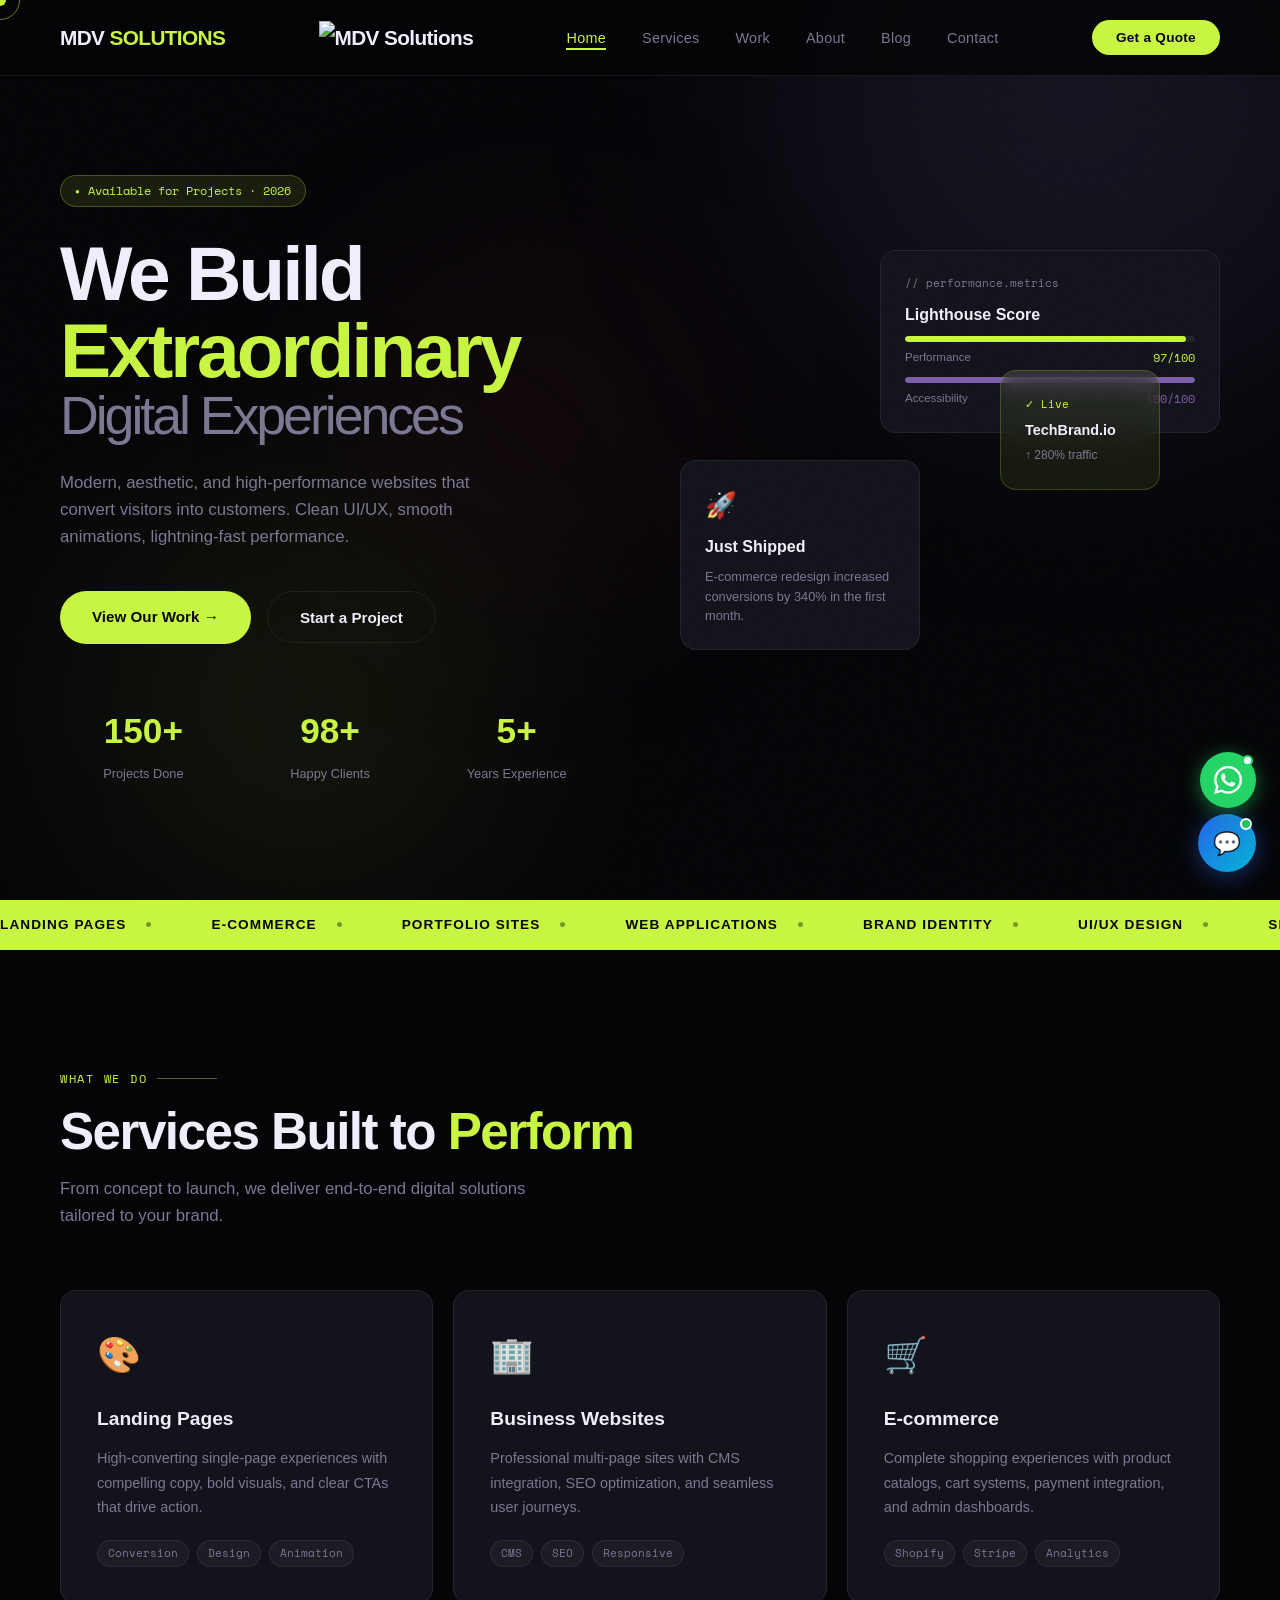
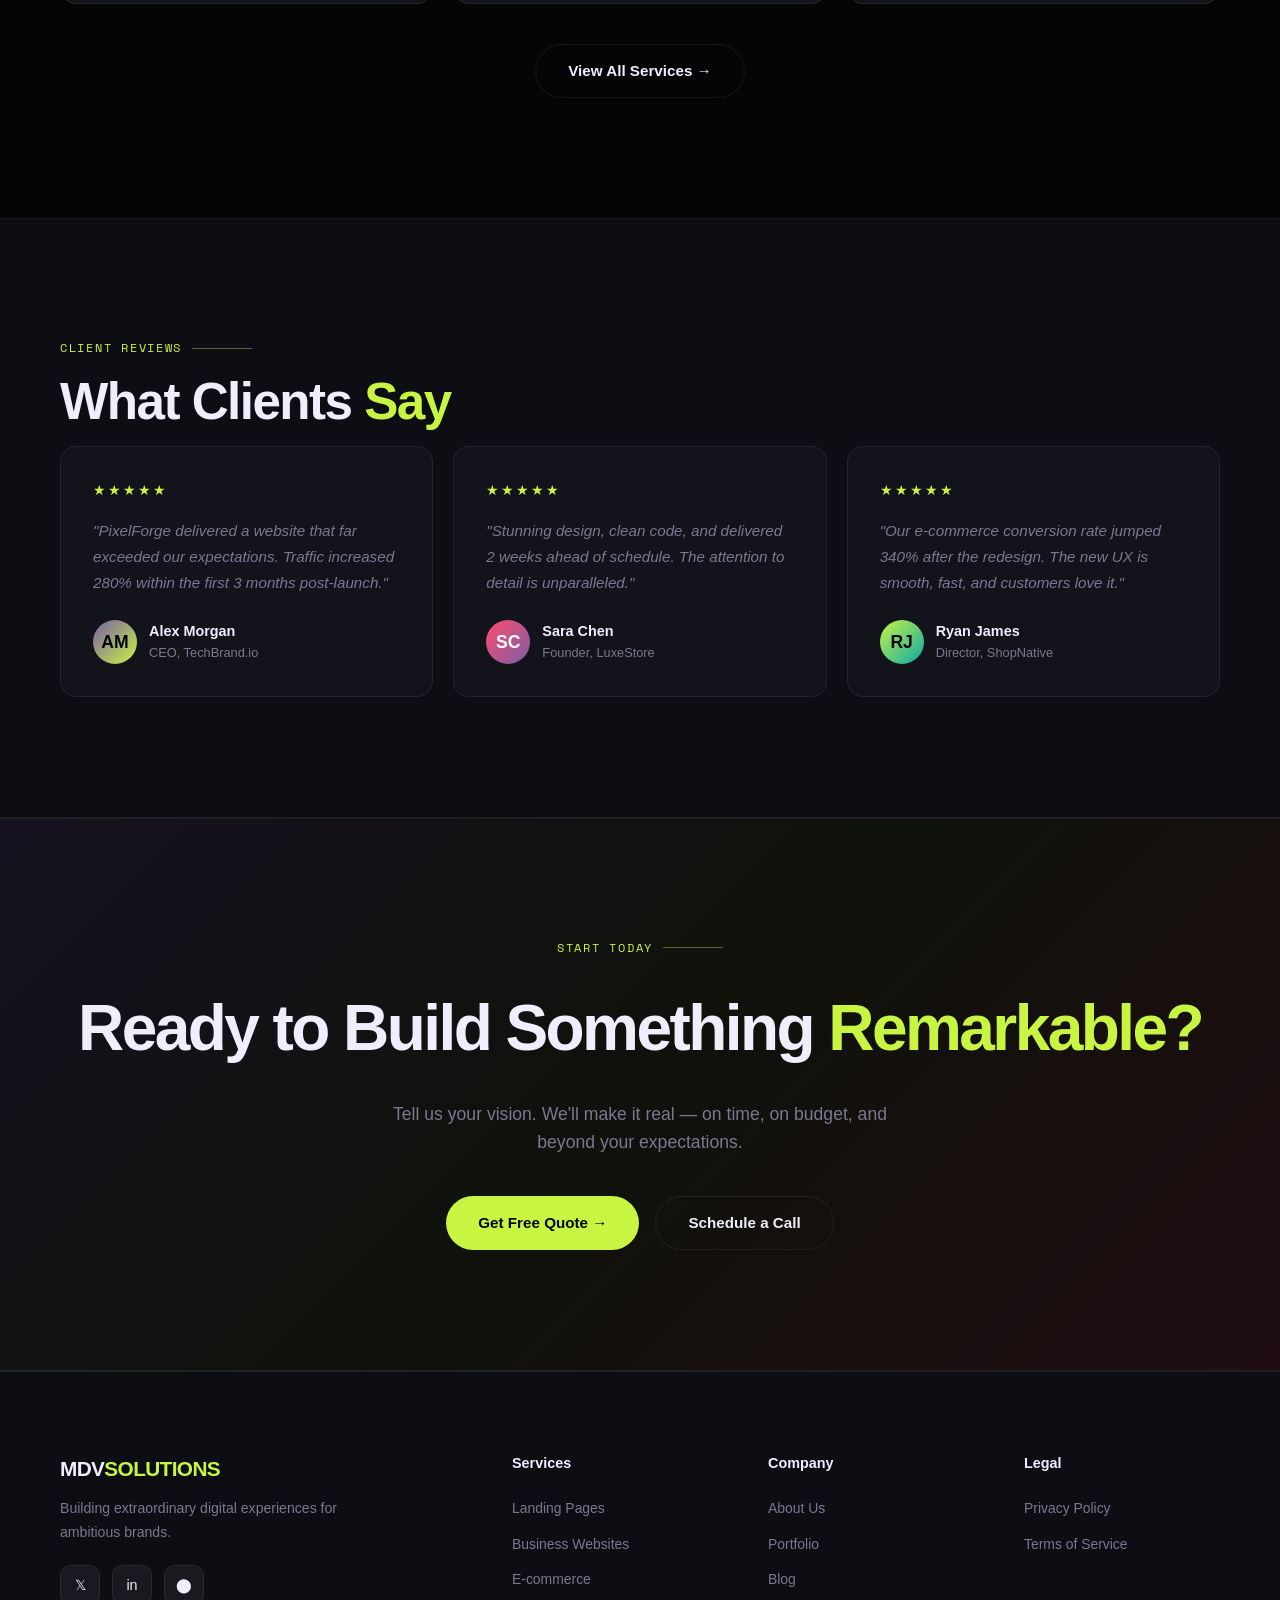
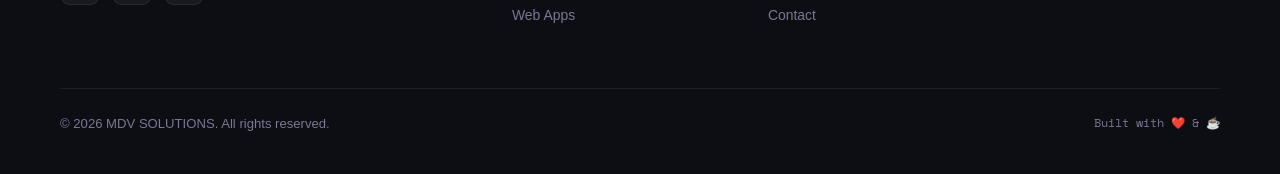
==== commit be55ff0a: "Update index.html" ====
--- a/index.html
+++ b/index.html
@@ -64,8 +64,9 @@
 
 <!-- NAV -->
 <nav id="navbar">
+  <a class="logo" href="index.html">MDV <span>SOLUTIONS</span></a>
   <a class="logo" href="index.html">
-  <img src="images/logo.png" alt="MDV Solutions" style="height:40px;width:auto;">
+  <img src="image/WhatsApp Image 2026-03-04 at 10.05.48 PM.jpeg" alt="MDV Solutions" style="height:40px;width:auto;">
 </a>
   <ul class="nav-links">
     <li><a href="index.html" class="current">Home</a></li>
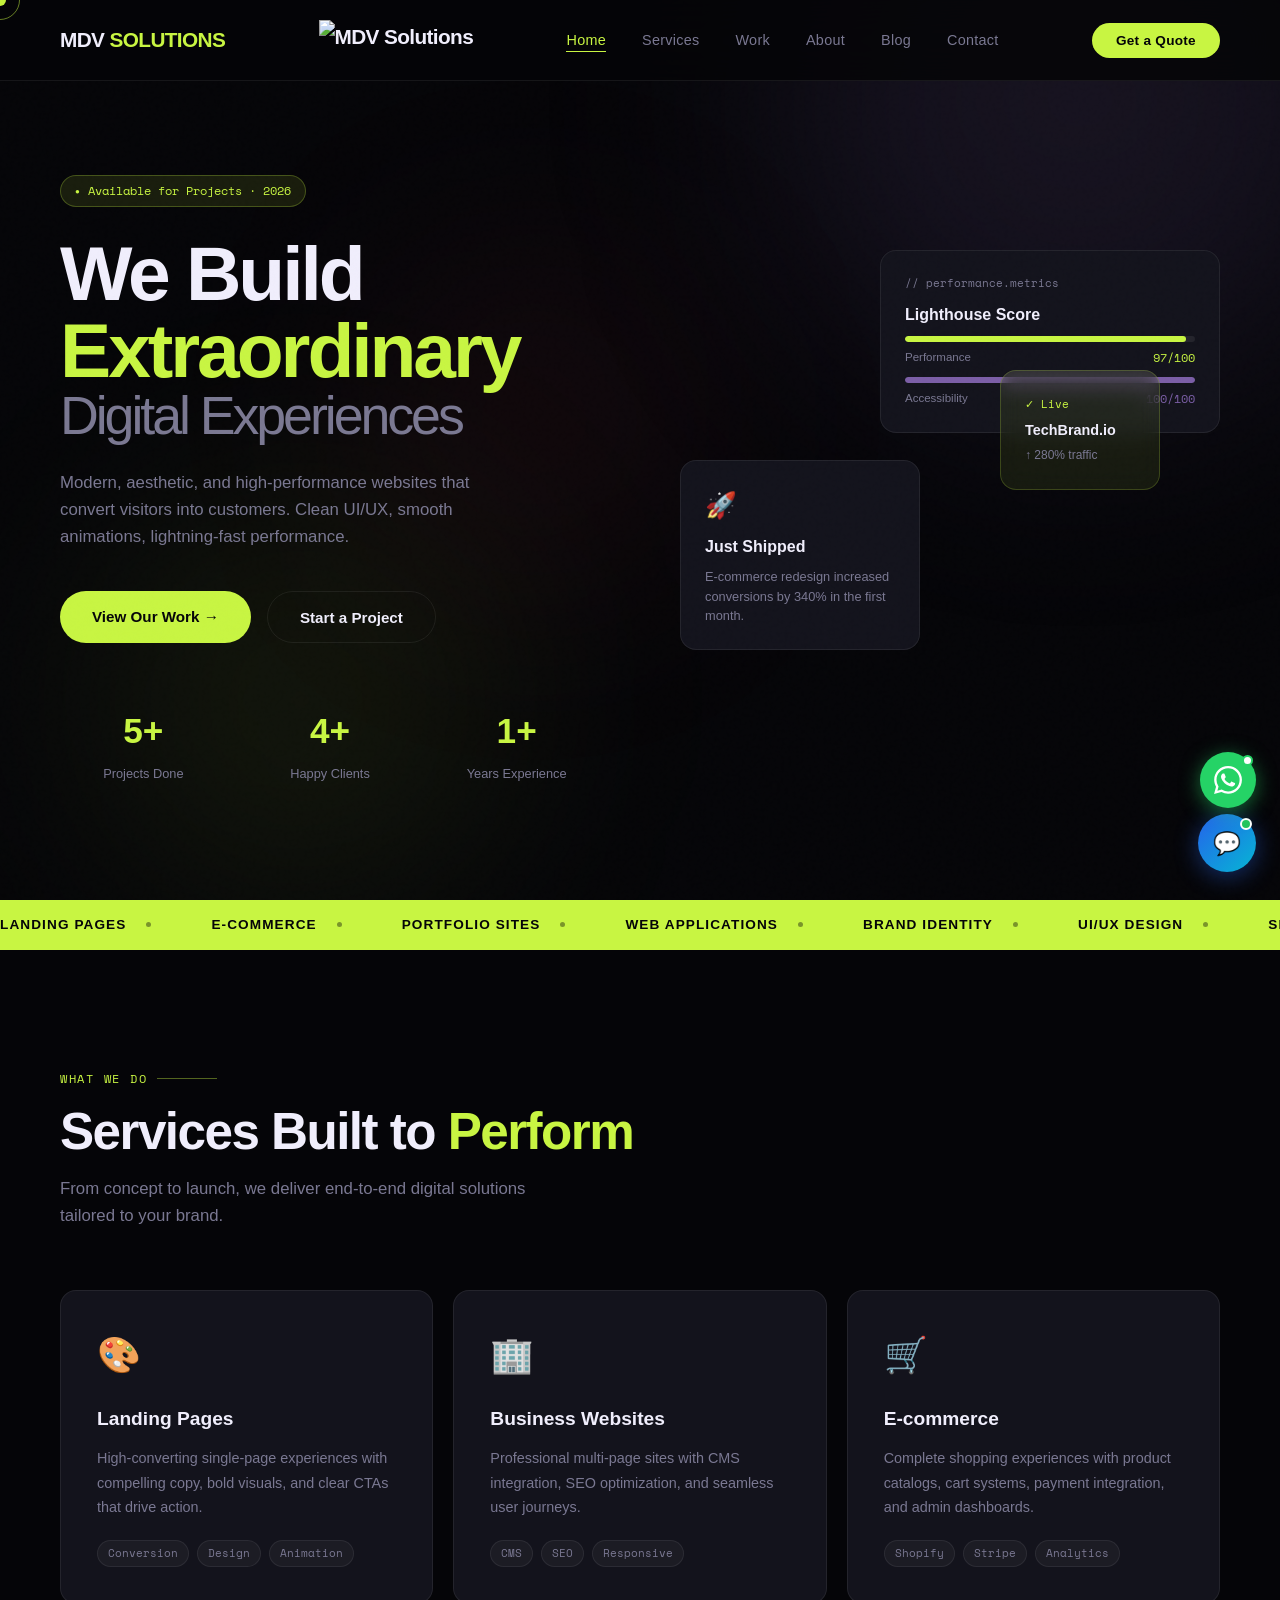
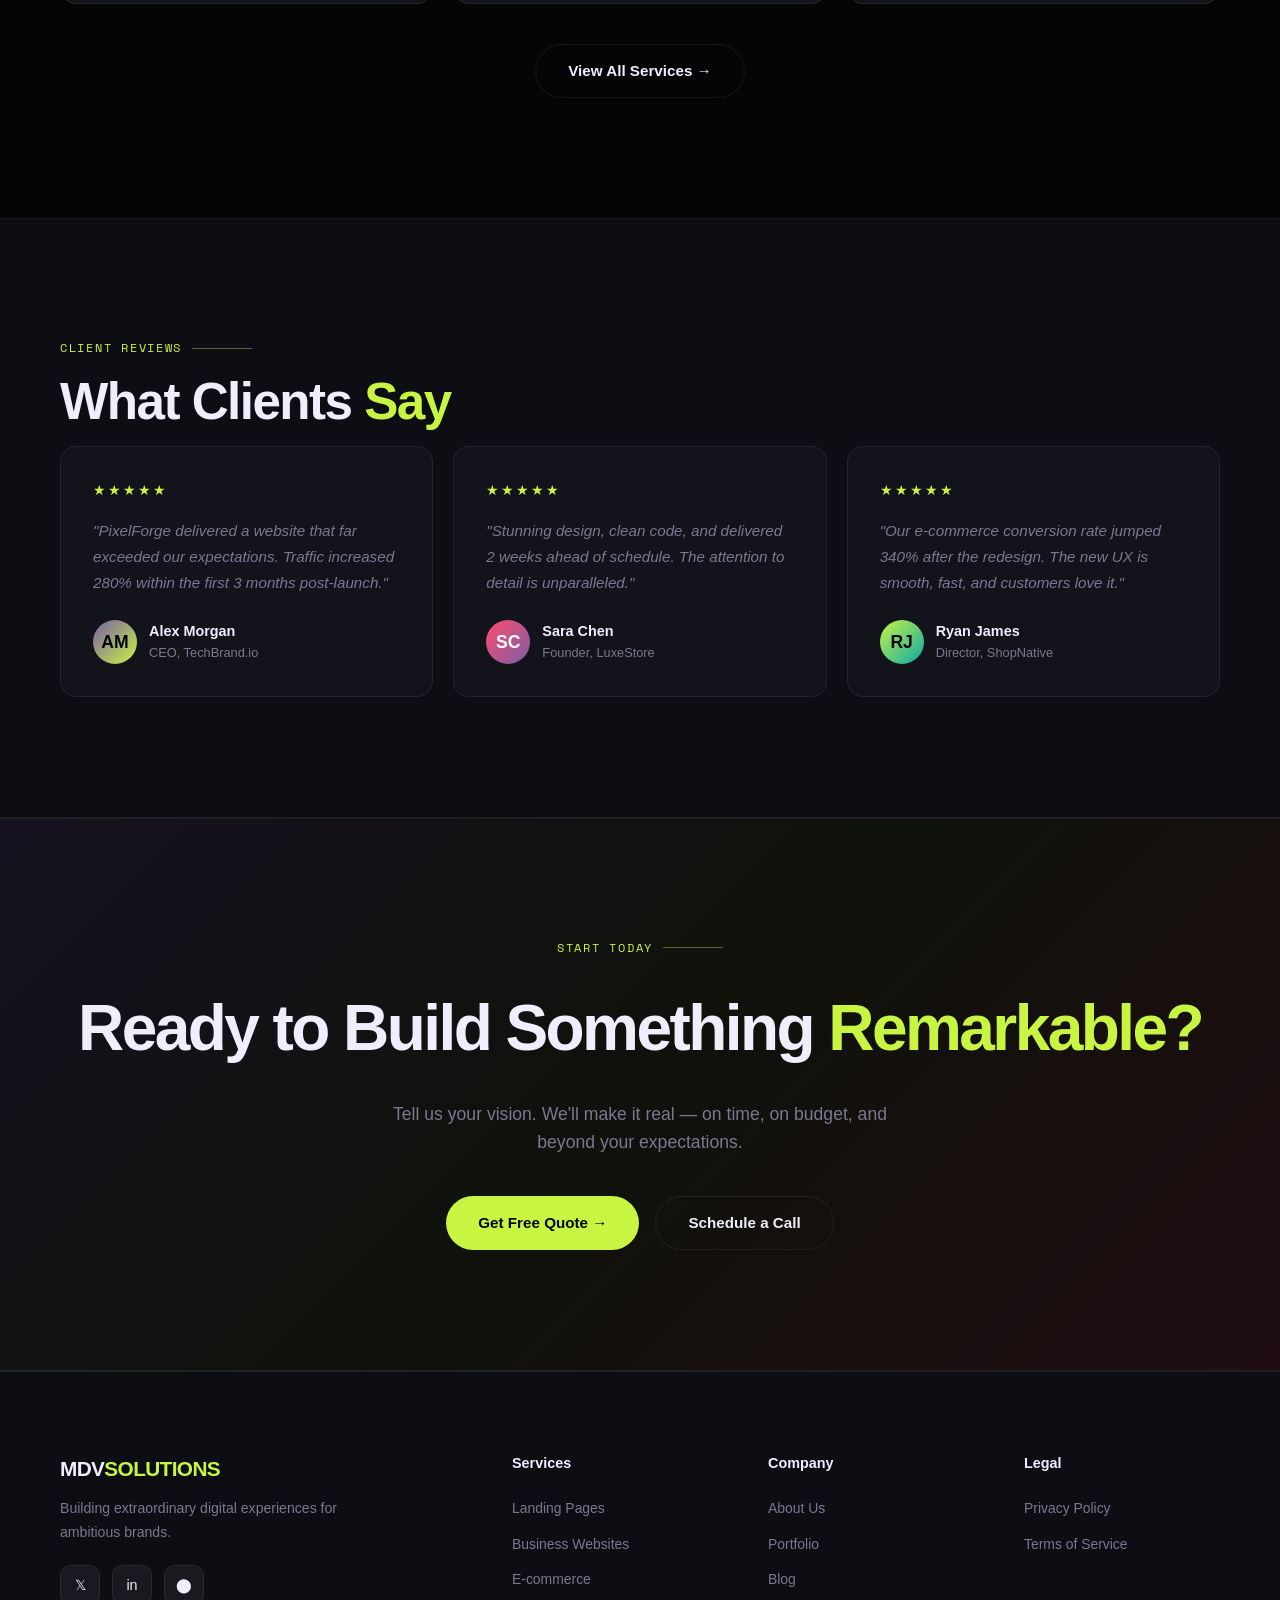
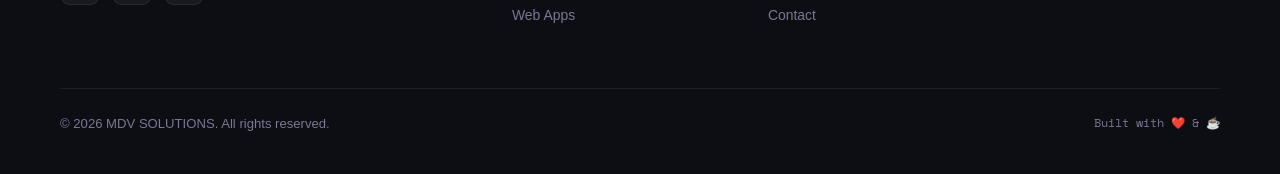
==== commit 92d65c3c: "Update index.html" ====
--- a/index.html
+++ b/index.html
@@ -31,8 +31,8 @@
       <div class="modal-title">Get a Free Quote</div>
       <button class="modal-close" onclick="closeModal()">✕</button>
     </div>
-    <div class="form-group"><label class="form-label">Your Name</label><input class="form-input" id="modal-name" type="text" placeholder="John Doe"></div>
-    <div class="form-group"><label class="form-label">Email Address</label><input class="form-input" id="modal-email" type="email" placeholder="john@example.com"></div>
+    <div class="form-group"><label class="form-label">Your Name</label><input class="form-input" id="modal-name" type="text" placeholder=""></div>
+    <div class="form-group"><label class="form-label">Email Address</label><input class="form-input" id="modal-email" type="email" placeholder=""></div>
     <div class="form-group">
       <label class="form-label">Project Type</label>
       <select class="form-select" id="modal-type">
@@ -99,9 +99,9 @@
       <button class="btn-outline" onclick="openModal()">Start a Project</button>
     </div>
     <div class="hero-stats">
-      <div class="stat"><span class="stat-num" data-count="150">0+</span><span class="stat-label">Projects Done</span></div>
-      <div class="stat"><span class="stat-num" data-count="98">0</span><span class="stat-label">Happy Clients</span></div>
-      <div class="stat"><span class="stat-num" data-count="5">0</span><span class="stat-label">Years Experience</span></div>
+      <div class="stat"><span class="stat-num" data-count="5">0+</span><span class="stat-label">Projects Done</span></div>
+      <div class="stat"><span class="stat-num" data-count="4">0</span><span class="stat-label">Happy Clients</span></div>
+      <div class="stat"><span class="stat-num" data-count="1">0</span><span class="stat-label">Years Experience</span></div>
     </div>
   </div>
   <div class="hero-visual">
@@ -288,6 +288,16 @@
     }
   });
 </script>
+  <script>
+  window.quick = function(text) {
+    document.getElementById('msg-input').value = text;
+    send();
+    document.getElementById('quick-chips').style.display = 'none';
+  }
+  window.send = send;
+  window.clearChat = clearChat;
+</script>
+  
   <!-- WhatsApp Button -->
 <style>
   .wa-btn {
--- a/css/style.css
+++ b/css/style.css
@@ -55,7 +55,13 @@
   position: fixed; top: 0; left: 0; height: 3px;
   background: var(--accent); z-index: 600; transition: width 0.1s linear; width: 0;
 }
-
+/* ==== LOGO ======*/
+.logo img {
+  height: 40px;
+  width: auto;
+  object-fit: contain;
+  display: block;
+}
 /* ===== NAVIGATION ===== */
 nav {
   position: fixed; top: 0; left: 0; right: 0; z-index: 500;
@@ -377,6 +383,13 @@
 .form-row { display: grid; grid-template-columns: 1fr 1fr; gap: 16px; }
 #form-success { display: none; background: rgba(200,245,66,0.1); border: 1px solid rgba(200,245,66,0.3); border-radius: var(--radius); padding: 20px 24px; text-align: center; color: var(--accent); font-family: var(--font-head); font-weight: 600; margin-top: 16px; }
 
+/* ===map====*/
+.map-section {
+  margin-top: 40px;
+  border-radius: 12px;
+  overflow: hidden;
+  border: 1px solid rgba(200,245,66,0.15);
+}
 /* ===== FILTER BUTTONS ===== */
 .filter-btn { background: var(--card); border: 1px solid var(--border); color: var(--muted); padding: 8px 18px; border-radius: 100px; font-family: var(--font-mono); font-size: 0.75rem; cursor: pointer; transition: all var(--transition); }
 .filter-btn:hover, .active-filter { background: var(--accent); border-color: var(--accent); color: #050508; }
